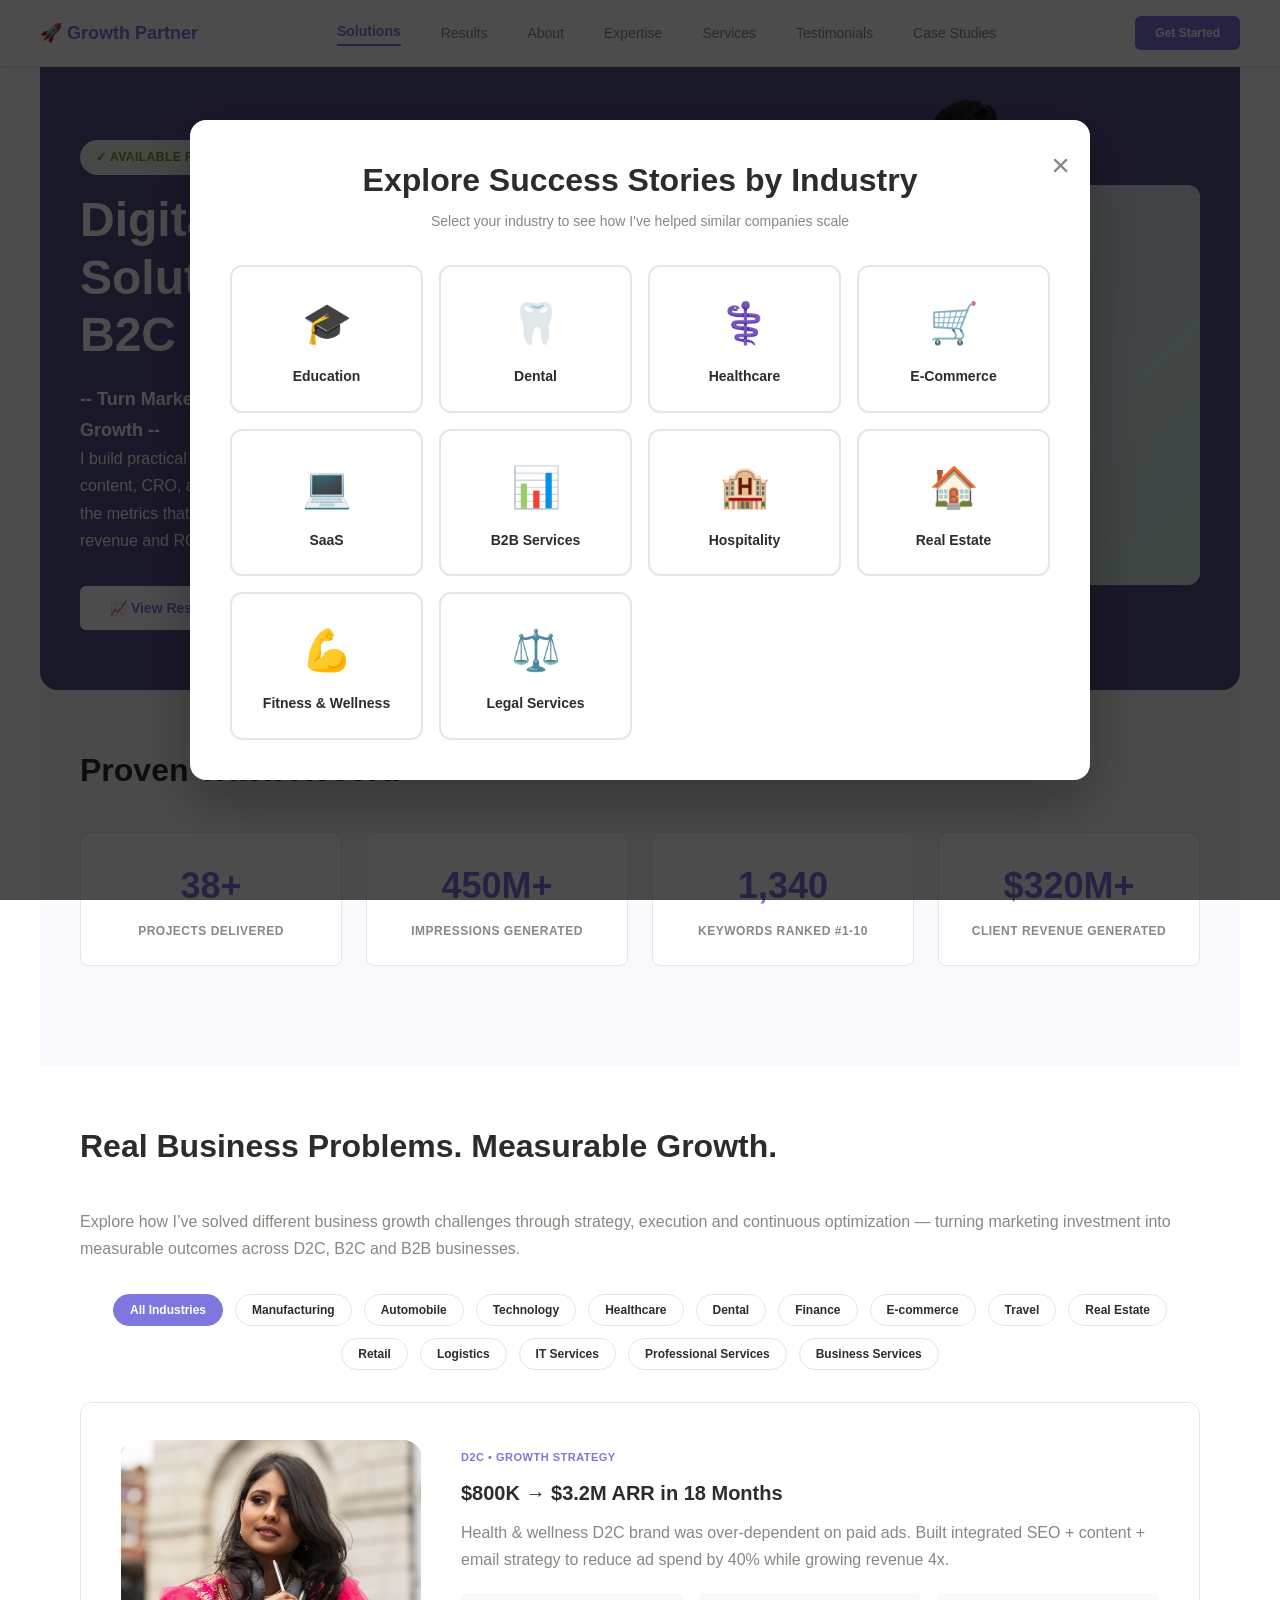
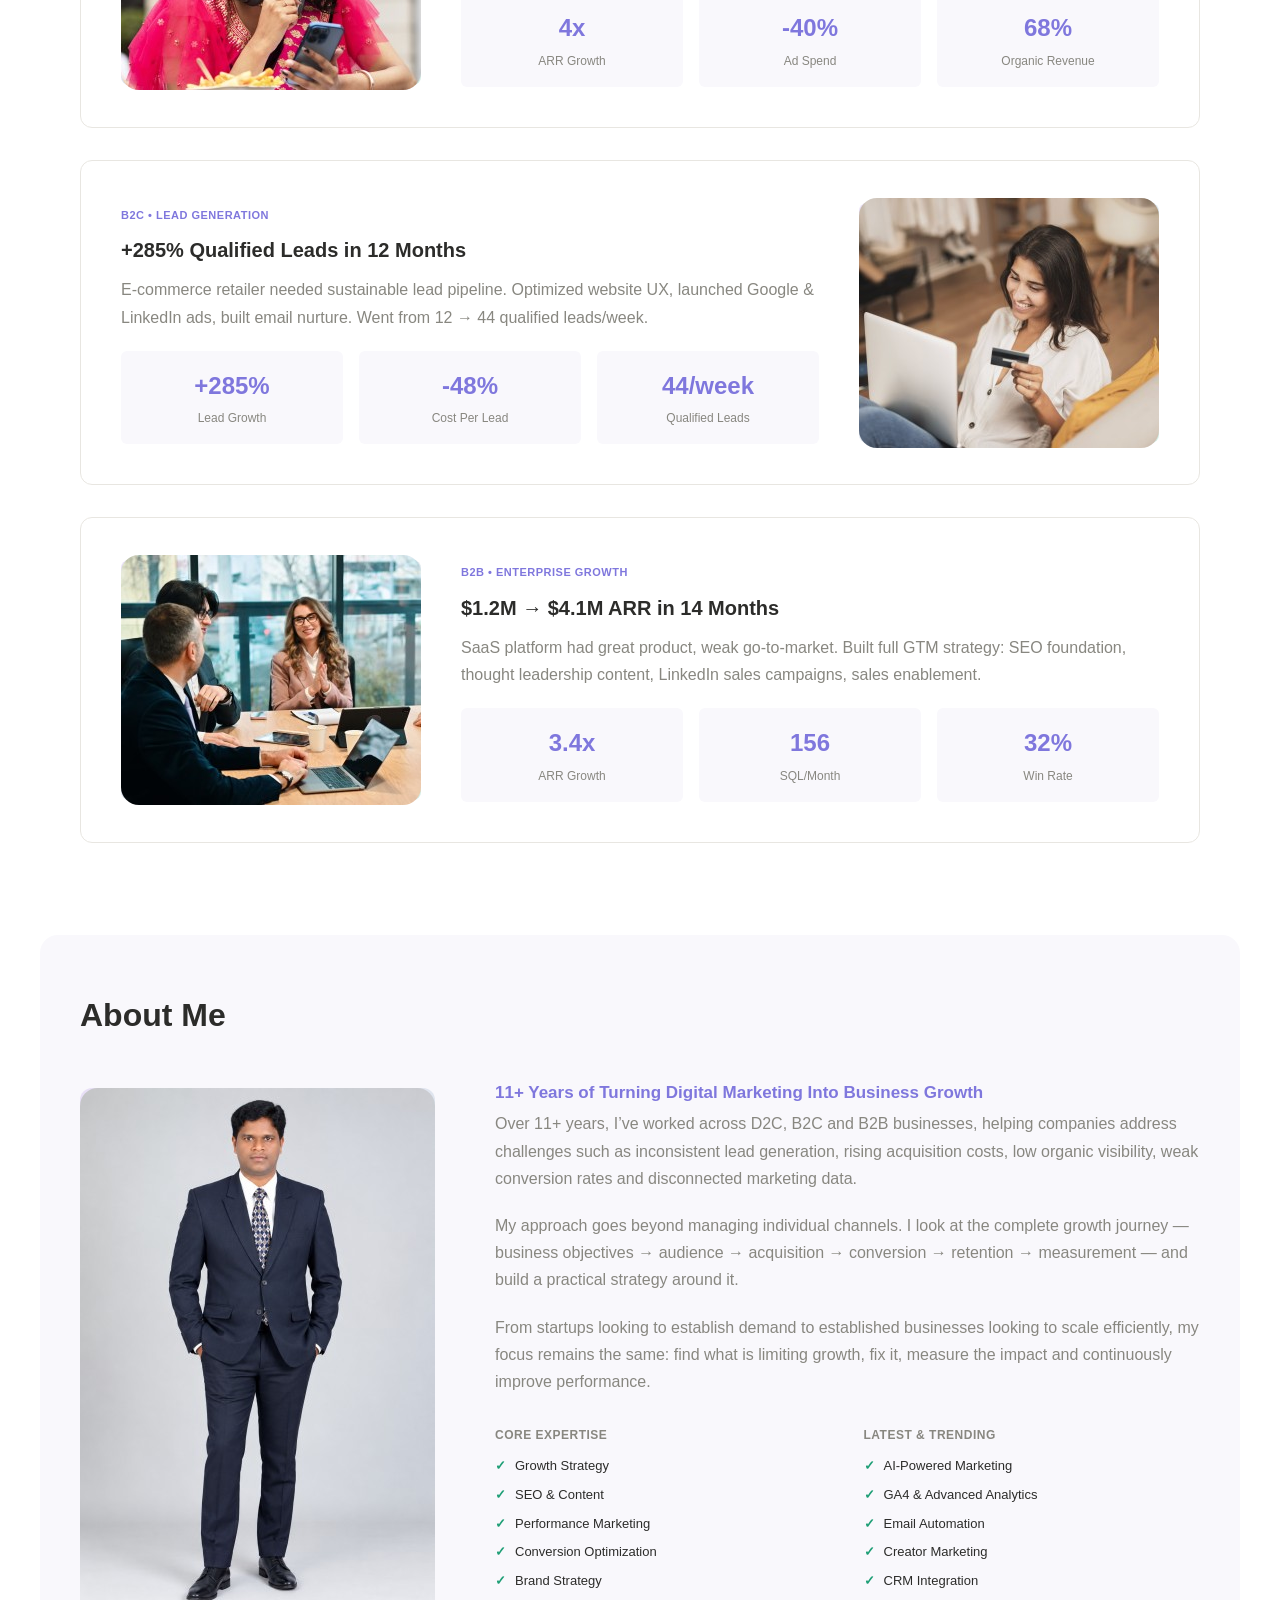
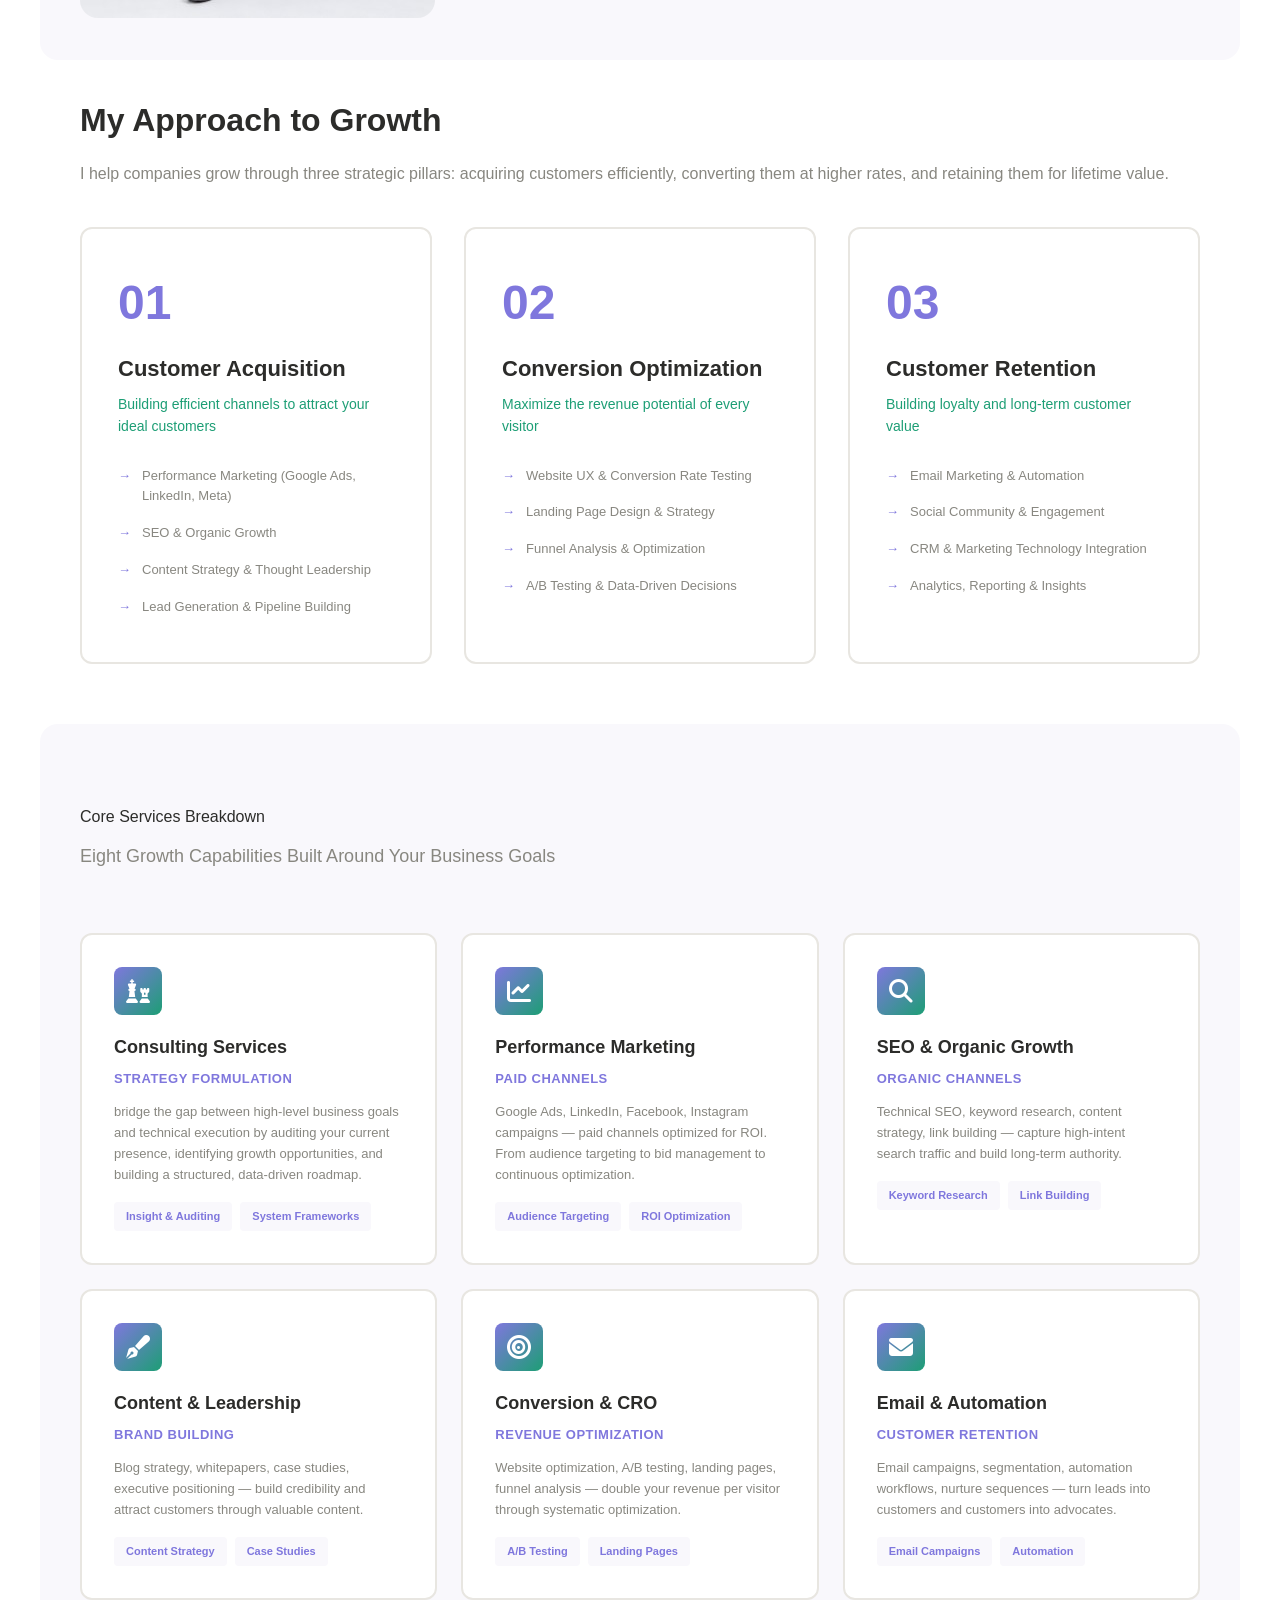
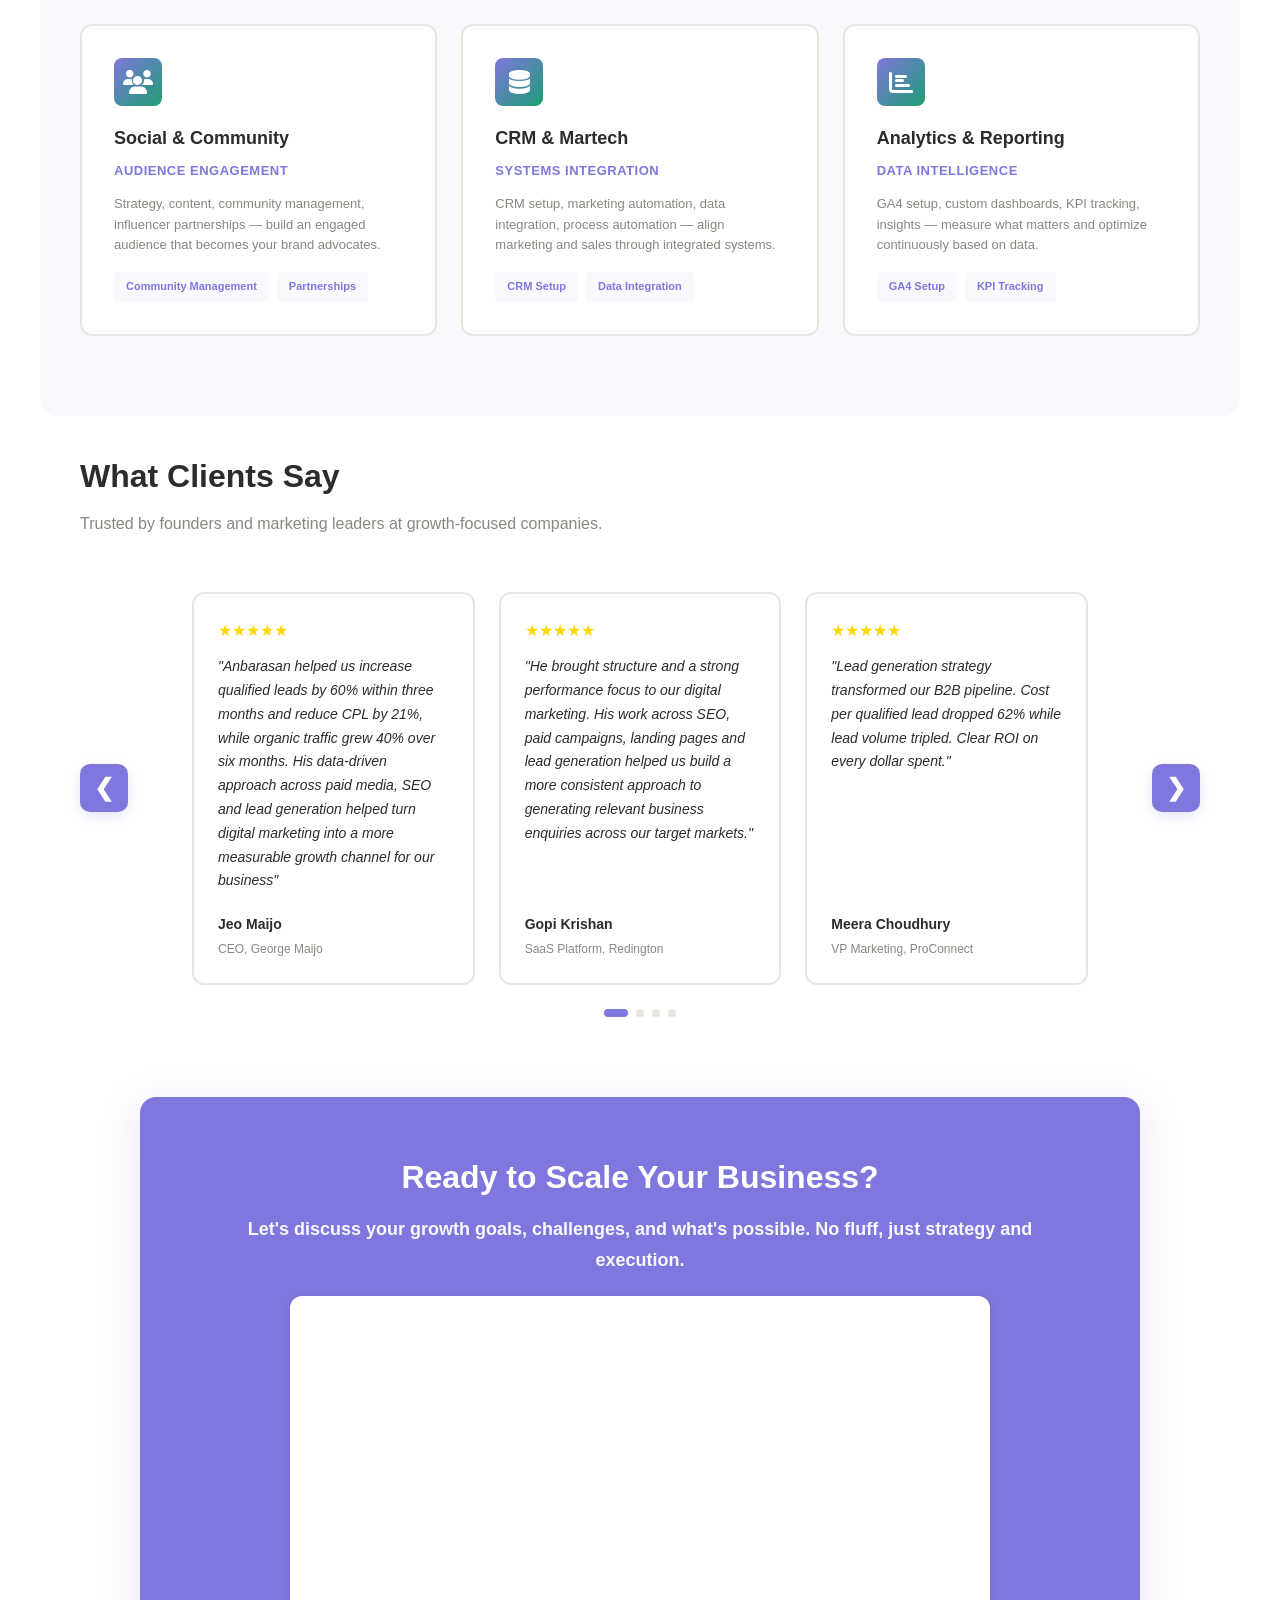
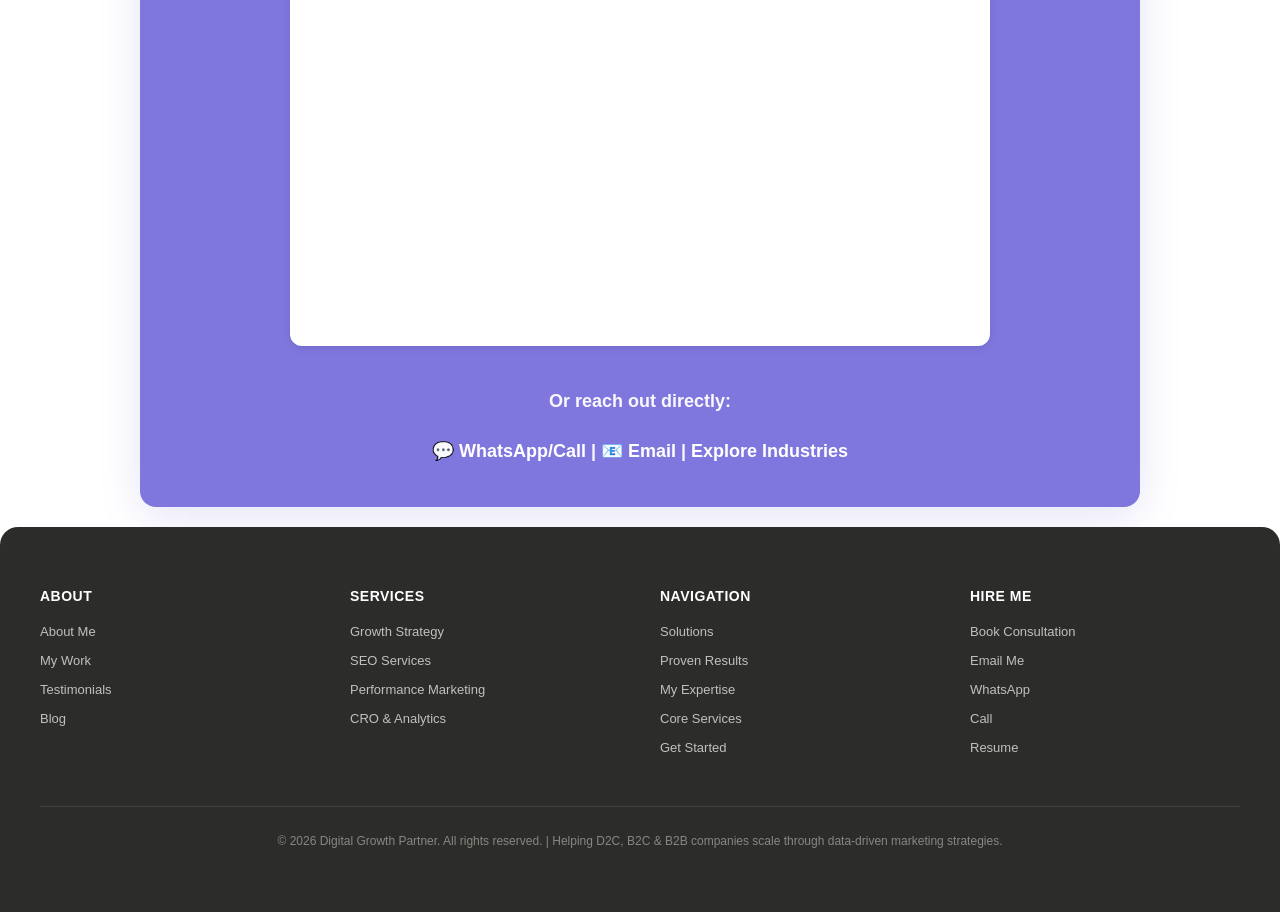
==== index.html @ d0ddbb6d "Initial commit: restore point for current site state Baseline snapshot of the portfolio site (index." ====
<!DOCTYPE html>
<html lang="en">
<!-- Version: 2024-09-15-Services-Redesign -->
<head>
    <meta charset="UTF-8">
    <meta name="viewport" content="width=device-width, initial-scale=1.0">
    <title>Digital Marketing Consultant - Growth Strategy for D2C, B2C & B2B</title>
    <link href="https://cdnjs.cloudflare.com/ajax/libs/font-awesome/6.4.0/css/all.min.css" rel="stylesheet">
    <script>
        // Industry Case Study Data
        const industryData = {
            education: {
                name: 'Education',
                icon: '🎓',
                caseStudies: [
                    { id: 'edtech-platform', name: 'EdTech Platform', title: '$400K → $1.8M ARR in 12 Months', metrics: ['3.5x Growth', '+284% Organic', '2.4x CAC'] },
                    { id: 'online-courses', name: 'Online Courses Platform', title: '+520% Student Enrollment in 18 Months', metrics: ['+520% Enrollments', '35% Lower CAC', '$2.1M Revenue'] }
                ]
            },
            dental: {
                name: 'Dental',
                icon: '🦷',
                caseStudies: [
                    { id: 'dental-clinic-chain', name: 'Dental Clinic Chain', title: '+340% New Patient Appointments', metrics: ['+340% Appointments', '42% CAC Reduction', '95% Booking Rate'] },
                    { id: 'orthodontics', name: 'Orthodontics Practice', title: '$120K → $680K Revenue in 14 Months', metrics: ['5.7x Growth', '+289% Leads', '#1 Local Rankings'] }
                ]
            },
            healthcare: {
                name: 'Healthcare',
                icon: '⚕️',
                caseStudies: [
                    { id: 'telehealth-platform', name: 'Telehealth Platform', title: '$600K → $3.2M ARR in 15 Months', metrics: ['5.3x Growth', '450K+ Impressions', '3.8K Keywords #1-10'] },
                    { id: 'wellness-clinic', name: 'Wellness Clinic', title: '+425% Patient Bookings in 12 Months', metrics: ['+425% Bookings', '-55% CAC', '89% Retention'] }
                ]
            },
            ecommerce: {
                name: 'E-Commerce',
                icon: '🛒',
                caseStudies: [
                    { id: 'd2c-wellness', name: 'D2C Wellness Brand', title: '$800K → $3.2M ARR in 18 Months', metrics: ['4x Growth', '-40% Ad Spend', '68% Organic Revenue'] },
                    { id: 'fashion-retail', name: 'Fashion Retailer', title: '+265% Organic Revenue in 9 Months', metrics: ['+265% Organic', 'AED 180K Revenue', '87 Keywords #1-10'] }
                ]
            },
            saas: {
                name: 'SaaS',
                icon: '💻',
                caseStudies: [
                    { id: 'saas-platform', name: 'SaaS Growth Platform', title: '$1.2M → $4.1M ARR in 14 Months', metrics: ['3.4x Growth', '156 SQL/Month', '32% Win Rate'] },
                    { id: 'analytics-platform', name: 'Analytics Platform', title: '$500K → $2.1M ARR in 14 Months', metrics: ['3.2x Growth', '-38% CAC', '320% Revenue Growth'] }
                ]
            },
            b2b: {
                name: 'B2B Services',
                icon: '📊',
                caseStudies: [
                    { id: 'enterprise-software', name: 'Enterprise Software', title: '+285% Qualified Leads in 12 Months', metrics: ['+285% Leads', '-52% CPL', '47 Leads/Week'] },
                    { id: 'consulting-firm', name: 'Consulting Firm', title: '+380% Organic Leads in 8 Months', metrics: ['+380% Leads', '340 Keywords #1-10', '$1.2M Pipeline'] }
                ]
            },
            hospitality: {
                name: 'Hospitality',
                icon: '🏨',
                caseStudies: [
                    { id: 'hotel-chain', name: 'Hotel Chain', title: '+285% Bookings in 10 Months', metrics: ['+285% Bookings', '42% Higher ADR', '$4.2M Revenue'] },
                    { id: 'restaurant-group', name: 'Restaurant Group', title: '+520% Table Reservations', metrics: ['+520% Reservations', '3.2x Revenue Growth', '89% Fill Rate'] }
                ]
            },
            realestate: {
                name: 'Real Estate',
                icon: '🏠',
                caseStudies: [
                    { id: 'property-dev', name: 'Property Developer', title: '+425% Qualified Leads in 12 Months', metrics: ['+425% Leads', '$8.5M Sales Pipeline', '68% Conversion'] },
                    { id: 'realestate-agency', name: 'Real Estate Agency', title: '$200K → $1.2M Revenue in 18 Months', metrics: ['6x Growth', '+340% Leads', '#1 Local Market'] }
                ]
            },
            fitness: {
                name: 'Fitness & Wellness',
                icon: '💪',
                caseStudies: [
                    { id: 'gym-chain', name: 'Gym Chain', title: '+380% Memberships in 14 Months', metrics: ['+380% Memberships', '45% Lower CAC', '2,400 Members'] },
                    { id: 'wellness-app', name: 'Wellness App', title: '50K → 350K Downloads in 12 Months', metrics: ['7x Growth', '+285% Active Users', '$1.8M Revenue'] }
                ]
            },
            legal: {
                name: 'Legal Services',
                icon: '⚖️',
                caseStudies: [
                    { id: 'law-firm', name: 'Law Firm', title: '+340% Qualified Cases in 12 Months', metrics: ['+340% Cases', '-65% CAC', '$2.1M Revenue Growth'] },
                    { id: 'legal-tech', name: 'Legal Tech Platform', title: '$300K → $1.5M ARR in 15 Months', metrics: ['5x Growth', '340 Keywords #1-10', '4.2K Monthly Leads'] }
                ]
            }
        };
    </script>
    <style>
        * {
            margin: 0;
            padding: 0;
            box-sizing: border-box;
        }

        :root {
            --primary: #7F77DD;
            --secondary: #1D9E75;
            --accent: #378ADD;
            --dark: #26215C;
            --light: #F9F8FC;
            --text: #2C2C2A;
            --text-secondary: #888780;
            --border: #E8E6E1;
            --bg-hover: #F1EFE8;
            --success: #639922;
            --warning: #BA7517;
            --danger: #E24B4A;
        }

        body {
            font-family: -apple-system, BlinkMacSystemFont, 'Segoe UI', 'Roboto', 'Oxygen', 'Ubuntu', 'Cantarell', sans-serif;
            color: var(--text);
            line-height: 1.6;
            background: #FFFFFF;
        }

        /* NAVIGATION */
        nav {
            position: fixed;
            top: 0;
            width: 100%;
            background: white;
            border-bottom: 1px solid var(--border);
            padding: 16px 40px;
            z-index: 1000;
            display: flex;
            justify-content: space-between;
            align-items: center;
            box-shadow: 0 2px 8px rgba(0,0,0,0.04);
        }

        .logo {
            font-size: 18px;
            font-weight: 600;
            color: var(--primary);
            white-space: nowrap;
        }

        .nav-menu {
            display: flex;
            align-items: center;
        }

        .nav-toggle {
            display: none;
            flex-direction: column;
            justify-content: center;
            gap: 5px;
            width: 32px;
            height: 32px;
            background: none;
            border: none;
            cursor: pointer;
            padding: 0;
            flex-shrink: 0;
        }

        .nav-toggle span {
            display: block;
            width: 100%;
            height: 2px;
            background: var(--text);
            border-radius: 2px;
            transition: transform 0.3s ease, opacity 0.3s ease;
        }

        .nav-toggle.open span:nth-child(1) {
            transform: translateY(7px) rotate(45deg);
        }

        .nav-toggle.open span:nth-child(2) {
            opacity: 0;
        }

        .nav-toggle.open span:nth-child(3) {
            transform: translateY(-7px) rotate(-45deg);
        }

        .nav-link-cta {
            display: none;
        }

        nav a {
            color: var(--text-secondary);
            text-decoration: none;
            font-size: 13px;
            margin: 0 20px;
            transition: color 0.3s;
        }

        nav a:hover {
            color: var(--primary);
        }

        nav a.active {
            color: var(--primary);
            font-weight: 600;
            border-bottom: 2px solid var(--primary);
            padding-bottom: 2px;
        }

        .nav-cta {
            background: var(--primary);
            color: white;
            padding: 10px 20px;
            border-radius: 6px;
            font-size: 12px;
            cursor: pointer;
            border: none;
            transition: background 0.3s;
        }

        .nav-cta:hover {
            background: var(--dark);
        }

        /* SECTIONS */
        section {
            
            padding: 60px 40px;
            max-width: 1200px;
            margin: 0 auto;
        }

        section.alt {
            background: var(--light);
        }

        h1 {
            font-size: 52px;
            font-weight: 600;
            line-height: 1.1;
            margin-bottom: 20px;
            color: var(--text);
        }

        h2 {
            font-size: 36px;
            font-weight: 600;
            margin-bottom: 40px;
            color: var(--text);
        }

        h3 {
            font-size: 18px;
            font-weight: 600;
            margin-bottom: 12px;
            color: var(--text);
        }

        p {
            font-size: 15px;
            color: var(--text-secondary);
            line-height: 1.7;
        }
        
        .hero-section {
           
            margin-top: 80px;
            display: grid;
            grid-template-columns: 1fr 1fr;
            gap: 60px;
            align-items: center;
        }

        .hero-content {
            padding-right: 40px;
        }

        .hero-image {
            width: 100%;
            height: 400px;
            /* background: linear-gradient(135deg, var(--primary) 0%, var(--secondary) 100%); */
            background: linear-gradient(135deg, #E8DFF6 0%, #D4EDE4 100%);
            border-radius: 12px;
            display: flex;
            align-items: center;
            justify-content: center;
            font-size: 14px;
            color: var(--text-secondary);
        }

        .status-badge {
            display: inline-block;
            background: #E8F5E9;
            color: var(--success);
            padding: 8px 16px;
            border-radius: 20px;
            font-size: 12px;
            font-weight: 600;
            margin-bottom: 16px;
            text-transform: uppercase;
            letter-spacing: 0.5px;
        }

        .cta-buttons {
            display: flex;
            gap: 16px;
            margin-top: 32px;
        }

        .btn {
            padding: 12px 28px;
            border: none;
            border-radius: 6px;
            font-size: 14px;
            font-weight: 600;
            cursor: pointer;
            transition: all 0.3s;
            text-decoration: none;
            display: inline-block;
        }

        .btn-primary {
            background: white;
            color: var(--primary) ;
            border: 2px solid #ffffff;
        }

        .btn-primary:hover {
            background: var(--dark);
            transform: translateY(-2px);
        }

        .btn-secondary {
            background: white;
            color: var(--primary);
            border: 2px solid var(--primary);
        }

        .btn-secondary:hover {
            background: var(--light);
        }

        /* STATS */
        .stats-grid {
            display: grid;
            grid-template-columns: repeat(4, 1fr);
            gap: 24px;
            margin: 40px 0;
        }

        .stat-card {
            text-align: center;
            padding: 24px;
            background: white;
            border-radius: 8px;
            border: 1px solid var(--border);
        }

        .stat-number {
            font-size: 36px;
            font-weight: 700;
            color: var(--primary);
            margin-bottom: 8px;
        }

        .stat-label {
            font-size: 12px;
            color: var(--text-secondary);
            text-transform: uppercase;
            font-weight: 600;
            letter-spacing: 0.5px;
        }

        /* CASE STUDY FILTERS */
        .casestudy-filters {
            display: flex;
            gap: 12px;
            flex-wrap: wrap;
            margin-bottom: 40px;
            justify-content: center;
        }

        .filter-btn {
            background: white;
            border: 2px solid var(--border);
            border-radius: 8px;
            padding: 10px 20px;
            font-size: 14px;
            font-weight: 600;
            cursor: pointer;
            transition: all 0.3s ease;
            color: var(--text);
        }

        .filter-btn:hover {
            background: var(--light);
            border-color: var(--primary);
            color: var(--primary);
        }

        .filter-btn.active {
            background: var(--primary);
            color: white;
            border-color: var(--primary);
        }

        @media (max-width: 768px) {
            .casestudy-filters {
                gap: 8px;
                margin-bottom: 30px;
            }

            .filter-btn {
                padding: 8px 16px;
                font-size: 13px;
            }
        }

        .no-results-message {
            display: none;
            text-align: center;
            padding: 60px 20px;
            background: var(--light);
            border-radius: 16px;
            margin-bottom: 20px;
        }

        .no-results-message .no-results-icon {
            font-size: 40px;
            margin-bottom: 16px;
        }

        .no-results-message h3 {
            font-size: 22px;
            margin-bottom: 8px;
            color: var(--text);
        }

        .no-results-message p {
            color: var(--text-secondary);
            margin-bottom: 24px;
        }

        /* CASE STUDIES */
        .case-study {
            display: grid;
            grid-template-columns: 300px 1fr;
            gap: 40px;
            align-items: center;
            padding: 40px;
            background: white;
            border-radius: 12px;
            border: 1px solid var(--border);
            margin-bottom: 32px;
            transition: all 0.3s;
        }

        .case-study:hover {
            box-shadow: 0 8px 24px rgba(0,0,0,0.08);
            border-color: var(--primary);
        }

        .case-study.reverse {
            grid-template-columns: 1fr 300px;
        }

        .case-study-image {
            width: 100%;
            height: 240px;
            background: linear-gradient(135deg, #E8DFF6 0%, #D4EDE4 100%);
            border-radius: 8px;
            display: flex;
            align-items: center;
            justify-content: center;
            font-size: 13px;
            color: var(--text-secondary);
        }

        .case-study-content h3 {
            font-size: 20px;
            margin-bottom: 12px;
        }

        .case-tag {
            display: inline-block;
            font-size: 11px;
            color: var(--primary);
            font-weight: 700;
            text-transform: uppercase;
            letter-spacing: 0.5px;
            margin-bottom: 12px;
        }

        .results-grid {
            display: grid;
            grid-template-columns: repeat(3, 1fr);
            gap: 16px;
            margin-top: 20px;
        }

        .result-item {
            background: var(--light);
            padding: 16px;
            border-radius: 6px;
            text-align: center;
        }

        .result-value {
            font-size: 24px;
            font-weight: 700;
            color: var(--primary);
            margin-bottom: 4px;
        }

        .result-label {
            font-size: 12px;
            color: var(--text-secondary);
        }

        /* CATEGORY CAROUSEL (per-industry clients, sourced from case-studies-data.json) */
        .category-carousel-wrapper {
            display: flex;
            align-items: center;
            gap: 16px;
            margin-bottom: 20px;
        }

        .category-carousel-container {
            flex: 1;
            overflow-x: auto;
            scroll-behavior: smooth;
            scroll-snap-type: x proximity;
            border-radius: 12px;
        }

        .category-carousel-track {
            display: flex;
            gap: 24px;
            padding: 4px 4px 16px;
        }

        .category-case-card {
            flex: 0 0 320px;
            scroll-snap-align: start;
            background: white;
            border: 1px solid var(--border);
            border-radius: 12px;
            padding: 28px;
            cursor: pointer;
            transition: all 0.3s;
        }

        .category-case-card:hover {
            box-shadow: 0 8px 24px rgba(0,0,0,0.08);
            border-color: var(--primary);
            transform: translateY(-4px);
        }

        .category-case-client {
            font-size: 12px;
            color: var(--text-secondary);
            font-weight: 600;
            margin-bottom: 10px;
        }

        .category-case-card h4 {
            font-size: 17px;
            margin-bottom: 10px;
        }

        .category-case-desc {
            font-size: 13px;
            color: var(--text-secondary);
            line-height: 1.5;
            margin-bottom: 16px;
        }

        .category-case-tags {
            display: flex;
            gap: 8px;
            flex-wrap: wrap;
        }

        .category-case-tag {
            background: var(--light);
            color: var(--primary);
            font-size: 11px;
            font-weight: 700;
            padding: 6px 10px;
            border-radius: 20px;
        }

        @media (max-width: 768px) {
            .category-case-card {
                flex: 0 0 260px;
                padding: 20px;
            }
        }

        /* SERVICES */
        .services-grid {
            display: grid;
            grid-template-columns: repeat(3, 1fr);
            gap: 24px;
            margin-top: 40px;
        }

        .service-card {
            background: white;
            padding: 32px;
            border-radius: 12px;
            border: 1px solid var(--border);
            transition: all 0.3s;
        }

        .service-card:hover {
            border-color: var(--primary);
            box-shadow: 0 8px 24px rgba(127, 119, 221, 0.1);
            transform: translateY(-4px);
        }

        .service-number {
            font-size: 24px;
            font-weight: 700;
            color: var(--primary);
            margin-bottom: 12px;
        }

        .service-card h3 {
            margin-bottom: 12px;
        }

        .service-card p {
            font-size: 13px;
        }

        /* TESTIMONIALS */
        /* Testimonials Scrolling Carousel */
        .testimonials-carousel-wrapper {
            display: flex;
            align-items: center;
            justify-content: center;
            gap: 16px;
            margin-top: 60px;
            position: relative;
            width: 100%;
            max-width: 1400px;
            margin-left: auto;
            margin-right: auto;
        }

        .testimonials-carousel-container {
            flex: 1;
            overflow: hidden;
            border-radius: 12px;
            max-width: 1200px;
            padding: 0 40px;
        }

        .testimonials-carousel-track {
            display: flex;
            gap: 24px;
            transition: transform 0.6s cubic-bezier(0.645, 0.045, 0.355, 1);
            transform: translateX(0);
        }

        .testimonial-card-carousel {
            flex: 0 0 calc(33.333% - 16px);
            background: white;
            border: 2px solid var(--border);
            border-radius: 12px;
            padding: 24px;
            transition: all 0.3s ease;
            position: relative;
            min-height: 280px;
            display: flex;
            flex-direction: column;
            overflow: hidden;
        }

        .testimonial-card-carousel:hover {
            border-color: var(--primary);
            box-shadow: 0 16px 40px rgba(127, 119, 221, 0.2);
            transform: translateY(-6px);
        }

        .testimonial-card-carousel .testimonial-stars {
            font-size: 16px;
            color: #FFD700;
            margin-bottom: 12px;
        }

        .testimonial-card-carousel .testimonial-text {
            font-size: 14px;
            color: var(--text);
            line-height: 1.7;
            margin-bottom: 20px;
            font-style: italic;
            flex: 1;
        }

        .testimonial-card-carousel .testimonial-author {
            font-weight: 700;
            color: var(--text);
            font-size: 14px;
            margin-bottom: 4px;
        }

        .testimonial-card-carousel .testimonial-role {
            font-size: 12px;
            color: var(--text-secondary);
        }

        /* Industry Selector Popup */
        .industry-popup-modal {
            display: none;
            position: fixed;
            top: 0;
            left: 0;
            width: 100%;
            height: 100%;
            background: rgba(0, 0, 0, 0.7);
            z-index: 2000;
            align-items: center;
            justify-content: center;
            backdrop-filter: blur(5px);
        }

        .industry-popup-modal.active {
            display: flex;
        }

        .industry-popup-content {
            background: white;
            border-radius: 16px;
            padding: 0;
            max-width: 600px;
            width: 90%;
            box-shadow: 0 20px 60px rgba(0, 0, 0, 0.3);
            animation: slideDown 0.4s ease;
            max-height: 90vh;
            overflow-y: auto;
        }

        @keyframes slideDown {
            from {
                opacity: 0;
                transform: translateY(-30px);
            }
            to {
                opacity: 1;
                transform: translateY(0);
            }
        }

        .industry-popup-header {
            padding: 32px 24px;
            text-align: center;
            border-bottom: 1px solid var(--border);
            position: relative;
        }

        .industry-popup-header h2 {
            margin: 0 0 8px 0;
            font-size: 24px;
            color: var(--text);
        }

        .industry-popup-header p {
            margin: 0;
            font-size: 14px;
            color: var(--text-secondary);
        }

        .industry-popup-close {
            position: absolute;
            top: 16px;
            right: 16px;
            width: 36px;
            height: 36px;
            background: none;
            border: none;
            font-size: 24px;
            cursor: pointer;
            color: var(--text);
            transition: 0.3s;
        }

        .industry-popup-close:hover {
            transform: rotate(90deg);
        }

        .industry-popup-grid {
            display: grid;
            grid-template-columns: repeat(2, 1fr);
            gap: 16px;
            padding: 32px 24px;
        }

        .industry-option {
            background: var(--light);
            border: 2px solid var(--border);
            border-radius: 12px;
            padding: 20px;
            cursor: pointer;
            transition: all 0.3s ease;
            text-align: center;
            display: flex;
            flex-direction: column;
            align-items: center;
            gap: 12px;
        }

        .industry-option:hover {
            background: var(--primary);
            color: white;
            border-color: var(--primary);
            transform: translateY(-4px);
            box-shadow: 0 8px 20px rgba(127, 119, 221, 0.2);
        }

        .industry-icon {
            font-size: 32px;
        }

        .industry-name {
            font-weight: 600;
            font-size: 14px;
        }

        .industry-popup-footer {
            padding: 16px 24px;
            text-align: center;
            border-top: 1px solid var(--border);
            font-size: 13px;
        }

        .industry-popup-footer a {
            color: var(--primary);
            text-decoration: none;
            font-weight: 600;
            transition: 0.3s;
        }

        .industry-popup-footer a:hover {
            color: var(--secondary);
        }

        @media (max-width: 768px) {
            .industry-popup-content {
                width: 95%;
                max-width: 100%;
            }

            .industry-popup-header {
                padding: 24px 16px;
            }

            .industry-popup-header h2 {
                font-size: 20px;
            }

            .industry-popup-grid {
                grid-template-columns: repeat(2, 1fr);
                gap: 12px;
                padding: 24px 16px;
            }

            .industry-option {
                padding: 16px;
                gap: 8px;
            }

            .industry-icon {
                font-size: 28px;
            }

            .industry-name {
                font-size: 13px;
            }
        }

        @media (max-width: 480px) {
            .industry-popup-content {
                width: 100%;
                border-radius: 12px;
            }

            .industry-popup-header {
                padding: 20px 12px;
            }

            .industry-popup-header h2 {
                font-size: 18px;
            }

            .industry-popup-grid {
                grid-template-columns: repeat(2, 1fr);
                gap: 10px;
                padding: 20px 12px;
            }

            .industry-option {
                padding: 12px;
            }

            .industry-icon {
                font-size: 24px;
            }

            .industry-name {
                font-size: 12px;
            }
        }

        /* Image Popup Modal */
        .image-popup-modal {
            display: none;
            position: fixed;
            top: 0;
            left: 0;
            width: 100%;
            height: 100%;
            background: rgba(0, 0, 0, 0.8);
            z-index: 1000;
            align-items: center;
            justify-content: center;
            backdrop-filter: blur(5px);
        }

        .image-popup-modal.active {
            display: flex;
        }

        .modal-content {
            position: relative;
            width: 90%;
            max-width: 800px;
            background: white;
            border-radius: 16px;
            padding: 0;
            overflow: hidden;
            box-shadow: 0 20px 60px rgba(0, 0, 0, 0.3);
            animation: slideUp 0.4s ease;
        }

        @keyframes slideUp {
            from {
                opacity: 0;
                transform: translateY(30px);
            }
            to {
                opacity: 1;
                transform: translateY(0);
            }
        }

        .modal-image {
            width: 100%;
            height: auto;
            max-height: 70vh;
            object-fit: contain;
            display: block;
        }

        .modal-close {
            position: absolute;
            top: 16px;
            right: 16px;
            width: 44px;
            height: 44px;
            background: rgba(255, 255, 255, 0.9);
            border: none;
            border-radius: 50%;
            font-size: 24px;
            cursor: pointer;
            display: flex;
            align-items: center;
            justify-content: center;
            transition: all 0.3s ease;
            z-index: 1001;
            color: #2D2D3D;
        }

        .modal-close:hover {
            background: white;
            transform: rotate(90deg);
        }

        .modal-info {
            padding: 24px;
            background: white;
            border-top: 1px solid var(--border);
        }

        .modal-info h3 {
            margin: 0 0 8px 0;
            font-size: 18px;
            color: var(--text);
        }

        .modal-info p {
            margin: 0;
            font-size: 14px;
            color: var(--text-secondary);
        }

        @media (max-width: 768px) {
            .modal-content {
                width: 95%;
                max-width: 100%;
                border-radius: 12px;
            }

            .modal-image {
                max-height: 60vh;
            }

            .modal-info {
                padding: 16px;
            }

            .modal-info h3 {
                font-size: 16px;
            }

            .modal-info p {
                font-size: 13px;
            }

            .modal-close {
                width: 40px;
                height: 40px;
                font-size: 20px;
            }
        }

        @media (max-width: 480px) {
            .modal-content {
                width: 100%;
                border-radius: 8px;
            }

            .modal-image {
                max-height: 50vh;
            }

            .modal-info {
                padding: 12px;
            }

            .modal-info h3 {
                font-size: 14px;
            }

            .modal-info p {
                font-size: 12px;
            }

            .modal-close {
                width: 36px;
                height: 36px;
                font-size: 18px;
            }
        }

        /* Image Popup on Hover */
        .image-popup-carousel {
            position: absolute;
            top: 0;
            left: 0;
            width: 100%;
            height: 100%;
            background: linear-gradient(135deg, #E8DFF6 0%, #D4EDE4 100%);
            border-radius: 12px;
            display: flex;
            align-items: center;
            justify-content: center;
            opacity: 0;
            pointer-events: none;
            transition: opacity 0.4s ease, transform 0.4s ease;
            transform: scale(0.95);
            overflow: hidden;
            z-index: 20;
            inset: 0;
            cursor: pointer;
        }

        .testimonial-card-carousel:hover .image-popup-carousel {
            opacity: 1;
            transform: scale(1);
            pointer-events: auto;
        }

        .image-popup-carousel img {
            width: 100%;
            height: 100%;
            object-fit: cover;
            transition: transform 0.4s ease;
            display: block;
            max-width: 100%;
            max-height: 100%;
        }

        .testimonial-card-carousel:hover .image-popup-carousel img {
            transform: scale(1.05);
        }

        /* Navigation Buttons */
        .carousel-nav-btn {
            background: var(--primary);
            color: white;
            border: none;
            width: 48px;
            height: 48px;
            border-radius: 10px;
            font-size: 24px;
            cursor: pointer;
            display: flex;
            align-items: center;
            justify-content: center;
            transition: all 0.3s ease;
            flex-shrink: 0;
            box-shadow: 0 4px 12px rgba(127, 119, 221, 0.2);
        }

        .nav-left {
            margin-right: 8px;
        }

        .nav-right {
            margin-left: 8px;
        }

        .carousel-nav-btn:hover {
            background: var(--secondary);
            transform: scale(1.1);
            box-shadow: 0 8px 24px rgba(29, 158, 117, 0.3);
        }

        .carousel-nav-btn:active {
            transform: scale(0.95);
        }

        .carousel-nav-btn:disabled {
            background: var(--border);
            cursor: not-allowed;
            opacity: 0.5;
        }

        /* Carousel Indicators */
        .carousel-indicators-carousel {
            display: flex;
            gap: 8px;
            justify-content: center;
            margin-top: 24px;
            flex-wrap: wrap;
        }

        .carousel-indicators-carousel .indicator {
            width: 8px;
            height: 8px;
            border-radius: 50%;
            background: var(--border);
            cursor: pointer;
            transition: all 0.3s ease;
        }

        .carousel-indicators-carousel .indicator.active {
            background: var(--primary);
            width: 24px;
            border-radius: 4px;
        }

        @media (max-width: 1024px) {
            .testimonial-card-carousel {
                flex: 0 0 calc(50% - 12px);
            }
        }

        @media (max-width: 768px) {
            .testimonials-carousel-wrapper {
                flex-direction: column;
                gap: 16px;
                padding: 0 16px;
                width: 100%;
            }

            .testimonials-carousel-container {
                width: 100%;
                max-width: 100%;
            }

            .testimonial-card-carousel {
                flex: 0 0 calc(100% - 8px);
                padding: 20px;
                min-height: 260px;
            }

            .testimonial-card-carousel .testimonial-text {
                font-size: 13px;
                margin-bottom: 16px;
            }

            .carousel-nav-btn {
                width: 42px;
                height: 42px;
                font-size: 20px;
            }

            .carousel-indicators-carousel {
                width: 100%;
            }
        }

        @media (max-width: 480px) {
            .testimonials-carousel-wrapper {
                gap: 12px;
                padding: 0 8px;
                width: 100%;
            }

            .testimonial-card-carousel {
                padding: 18px;
                min-height: 240px;
            }

            .testimonial-card-carousel .testimonial-text {
                font-size: 12px;
            }

            .testimonial-card-carousel .testimonial-author {
                font-size: 13px;
            }

            .carousel-nav-btn {
                width: 38px;
                height: 38px;
                font-size: 18px;
            }

            .carousel-indicators-carousel {
                gap: 6px;
                margin-top: 16px;
                width: 100%;
            }
        }

        @media (max-width: 1024px) {
            .testimonials-grid {
                grid-template-columns: repeat(2, 1fr);
                gap: 24px;
            }

            .testimonial-card-hover {
                padding: 24px;
                min-height: 260px;
            }
        }

        @media (max-width: 768px) {
            .testimonials-grid {
                grid-template-columns: 1fr;
                gap: 20px;
            }

            .testimonial-card-hover {
                padding: 20px;
                min-height: 240px;
            }

            .testimonial-text {
                font-size: 13px;
                margin-bottom: 16px;
            }

            .testimonial-stars {
                font-size: 15px;
                margin-bottom: 10px;
            }
        }

        @media (max-width: 480px) {
            .testimonials-grid {
                gap: 16px;
            }

            .testimonial-card-hover {
                padding: 18px;
                min-height: 220px;
            }

            .testimonial-text {
                font-size: 12px;
            }

            .testimonial-author {
                font-size: 13px;
            }
        }

        @media (max-width: 1024px) {
            .testimonials-single-carousel {
                gap: 16px;
            }

            .testimonial-single-card {
                min-height: 480px;
            }

            .testimonial-single-card .testimonial-image-section {
                height: 300px;
            }

            .testimonial-single-card .testimonial-content {
                padding: 28px;
            }

            .carousel-nav-btn {
                width: 48px;
                height: 48px;
                font-size: 24px;
            }
        }

        @media (max-width: 768px) {
            .testimonials-single-carousel {
                flex-direction: column;
                gap: 20px;
            }

            .testimonial-single-container {
                width: 100%;
                min-height: auto;
            }

            .testimonial-single-card {
                flex-direction: row;
            }

            .testimonial-single-card .testimonial-image-section {
                width: 45%;
                height: 300px;
            }

            .testimonial-single-card .testimonial-content {
                width: 55%;
                padding: 24px;
            }

            .carousel-nav-btn {
                width: 48px;
                height: 48px;
                font-size: 22px;
            }

            .carousel-indicators-single {
                flex-direction: row;
                margin-top: 20px;
            }
        }

        @media (max-width: 480px) {
            .testimonials-single-carousel {
                gap: 12px;
            }

            .testimonial-single-card {
                flex-direction: column;
                min-height: auto;
            }

            .testimonial-single-card .testimonial-image-section {
                width: 100%;
                height: 220px;
            }

            .testimonial-single-card .testimonial-content {
                width: 100%;
                padding: 20px;
            }

            .testimonial-single-card .testimonial-text {
                font-size: 14px;
                margin-bottom: 16px;
            }

            .testimonial-single-card .testimonial-author {
                font-size: 15px;
            }

            .carousel-nav-btn {
                width: 44px;
                height: 44px;
                font-size: 20px;
            }

            .carousel-indicators-single {
                gap: 8px;
                margin-top: 16px;
            }

            .carousel-indicators-single .indicator.active {
                width: 24px;
            }
        }

        /* ABOUT SECTION */
        .about-grid {
            display: grid;
            grid-template-columns: 1fr 2fr;
            gap: 60px;
            align-items: center;
        }

        .about-image {
            width: 100%;
            height: 500px;
            background: linear-gradient(135deg, #E8DFF6 0%, #D4EDE4 100%);
            border-radius: 12px;
        }

        .skills-grid {
            display: grid;
            grid-template-columns: 1fr 1fr;
            gap: 32px;
            margin-top: 24px;
        }

        .skill-column h4 {
            font-size: 12px;
            text-transform: uppercase;
            color: var(--text-secondary);
            font-weight: 700;
            letter-spacing: 0.5px;
            margin-bottom: 12px;
        }

        .skill-column ul {
            list-style: none;
        }

        .skill-column li {
            font-size: 13px;
            color: var(--text);
            margin-bottom: 8px;
            padding-left: 20px;
            position: relative;
        }

        .skill-column li:before {
            content: "✓";
            position: absolute;
            left: 0;
            color: var(--secondary);
            font-weight: 700;
        }

        /* CTA SECTION */
        .cta-section {
            background: var(--primary);
            color: white;
            text-align: center;
            border-radius: 16px;
            padding: 60px 80px 20px 80px;
            margin: 20px auto;
            max-width: 1000px;
            box-shadow: 0 10px 40px rgba(127, 119, 221, 0.2);
        }

        .cta-section h2 {
            color: white;
            margin-bottom: 16px;
            font-size: 32px;
        }

        .cta-section p {
            color: rgba(255,255,255,0.95);
            margin-bottom: 20px;
            font-size: 18px;
                font-weight: 700;
        }

        .cta-form {
            display: grid;
            grid-template-columns: 1fr 1fr 1fr;
            gap: 16px;
            max-width: 900px;
            margin: 0 auto 40px;
        }

        .form-group {
            display: flex;
            flex-direction: column;
        }

        .form-group input {
            padding: 14px 18px;
            border: none;
            border-radius: 8px;
            font-size: 14px;
            background: white;
            color: var(--text);
            font-weight: 500;
        }

        .form-group input::placeholder {
            color: #999;
        }

        .form-group.full {
            grid-column: 1 / -1;
        }

        .form-group textarea {
            padding: 14px 18px;
            border: none;
            border-radius: 8px;
            font-size: 14px;
            font-family: inherit;
            color: var(--text);
            min-height: 120px;
            resize: vertical;
            font-weight: 500;
        }

        .form-submit {
            grid-column: 1 / -1;
            background: white;
            color: var(--primary);
            padding: 12px 32px;
            border: none;
            border-radius: 6px;
            font-weight: 700;
            cursor: pointer;
            font-size: 14px;
            transition: all 0.3s;
        }

        .form-submit:hover {
            background: var(--light);
            transform: translateY(-2px);
        }

        /* Google Form Container */
        .google-form-container {
            max-width: 700px;
            margin: 0 auto 40px;
            padding: 20px;
            background: white;
            border-radius: 12px;
            box-shadow: 0 2px 8px rgba(0, 0, 0, 0.1);
            overflow: hidden;
        }

        .google-form-container iframe {
            display: block;
            width: 100%;
            height: 610px;
            border-radius: 8px;
        }

        /* FOOTER */
        footer {
            background: var(--text);
            color: white;
            padding: 60px 40px;
        }

        .footer-content {
            max-width: 1200px;
            margin: 0 auto;
            display: grid;
            grid-template-columns: repeat(4, 1fr);
            gap: 40px;
            margin-bottom: 40px;
        }

        .footer-section h4 {
            font-size: 14px;
            font-weight: 700;
            text-transform: uppercase;
            margin-bottom: 16px;
            letter-spacing: 0.5px;
        }

        .footer-section a {
            display: block;
            font-size: 13px;
            color: rgba(255,255,255,0.7);
            margin-bottom: 8px;
            text-decoration: none;
            transition: color 0.3s;
        }

        .footer-section a:hover {
            color: white;
        }

        .footer-bottom {
            max-width: 1200px;
            margin: 0 auto;
            border-top: 1px solid rgba(255,255,255,0.1);
            padding-top: 24px;
            text-align: center;
            font-size: 12px;
            color: rgba(255,255,255,0.6);
        }

        /* RESPONSIVE */
        @media (max-width: 768px) {
            .hero-section,
            .about-grid,
            .footer-content {
                grid-template-columns: 1fr;
                gap: 40px;
            }

            .stats-grid,
            .services-grid,
            .testimonials-container {
                grid-template-columns: 1fr;
            }

            .case-study,
            .case-study.reverse {
                grid-template-columns: 1fr;
            }

            h1 {
                font-size: 36px;
            }

            h2 {
                font-size: 28px;
            }

            .cta-form {
                grid-template-columns: 1fr;
            }

            .cta-section {
                padding: 40px 20px 20px;
            }

            .google-form-container {
                padding: 8px;
                max-width: 100%;
                margin: 0 auto 32px;
            }

            .google-form-container iframe {
                height: 760px !important;
            }

            nav {
                position: fixed;
                flex-wrap: nowrap;
                padding: 14px 20px;
                justify-content: space-between;
            }

            .nav-toggle {
                display: flex;
            }

            .nav-cta {
                display: none;
            }

            .nav-menu {
                display: none;
                position: absolute;
                top: 100%;
                left: 0;
                right: 0;
                flex-direction: column;
                align-items: stretch;
                background: white;
                border-top: 1px solid var(--border);
                box-shadow: 0 12px 24px rgba(0,0,0,0.1);
                padding: 8px 20px 20px;
                max-height: calc(100vh - 64px);
                overflow-y: auto;
            }

            .nav-menu.open {
                display: flex;
            }

            nav a {
                margin: 0;
                padding: 14px 4px;
                font-size: 15px;
                width: 100%;
                border-bottom: 1px solid var(--border);
            }

            nav a.active {
                border-bottom: 1px solid var(--border);
            }

            .nav-link-cta {
                display: block;
                background: var(--primary);
                color: white;
                text-align: center;
                border-radius: 6px;
                margin-top: 12px !important;
                border-bottom: none;
                font-weight: 600;
            }

            .nav-link-cta:hover {
                color: white;
            }

            section {
                padding: 60px 20px;
            }
        }

        /* MODAL FOR TESTIMONIAL PROOF */
        .modal {
            display: none;
            position: fixed;
            z-index: 2000;
            left: 0;
            top: 0;
            width: 100%;
            height: 100%;
            background: rgba(0,0,0,0.6);
            animation: fadeIn 0.3s;
        }

        @keyframes fadeIn {
            from { opacity: 0; }
            to { opacity: 1; }
        }

        .modal-content {
            background: white;
            margin: 10% auto;
            padding: 0;
            border-radius: 8px;
            width: 80%;
            max-width: 600px;
            overflow: hidden;
        }

        .modal-header {
            background: var(--primary);
            color: white;
            padding: 20px;
            display: flex;
            justify-content: space-between;
            align-items: center;
        }

        .modal-header h3 {
            color: white;
            margin: 0;
        }

        .close {
            color: white;
            font-size: 28px;
            font-weight: 700;
            cursor: pointer;
            line-height: 1;
        }

        .modal-body {
            padding: 24px;
            text-align: center;
        }

        .proof-image {
            width: 100%;
            height: 400px;
            background: var(--light);
            border-radius: 6px;
            margin: 20px 0;
            display: flex;
            align-items: center;
            justify-content: center;
            color: var(--text-secondary);
        }

        /* INDUSTRY SELECTOR MODAL */
        .industry-modal {
            display: none;
            position: fixed;
            z-index: 3000;
            left: 0;
            top: 0;
            width: 100%;
            height: 100%;
            background: rgba(0,0,0,0.7);
            animation: fadeIn 0.3s;
        }

        .industry-modal.show {
            display: flex;
            align-items: center;
            justify-content: center;
        }

        .industry-modal-content {
            background: white;
            border-radius: 16px;
            padding: 40px;
            max-width: 900px;
            width: 90%;
            max-height: 85vh;
            overflow-y: auto;
            box-shadow: 0 20px 60px rgba(0,0,0,0.3);
        }

        .industry-modal-header {
            text-align: center;
            margin-bottom: 32px;
        }

        .industry-modal-header h2 {
            font-size: 32px;
            margin-bottom: 8px;
        }

        .industry-modal-header p {
            font-size: 14px;
            color: var(--text-secondary);
        }

        .industry-grid {
            display: grid;
            grid-template-columns: repeat(4, 1fr);
            gap: 16px;
        }

        .industry-card {
            background: white;
            border: 2px solid var(--border);
            border-radius: 12px;
            padding: 24px;
            text-align: center;
            cursor: pointer;
            transition: all 0.3s;
        }

        .industry-card:hover {
            border-color: var(--primary);
            box-shadow: 0 8px 24px rgba(127, 119, 221, 0.15);
            transform: translateY(-4px);
        }

        .industry-icon {
            font-size: 40px;
            margin-bottom: 12px;
        }

        .industry-card h3 {
            font-size: 14px;
            font-weight: 600;
            margin: 0;
            color: var(--text);
        }

        .close-industry-modal {
            position: absolute;
            top: 20px;
            right: 20px;
            font-size: 32px;
            cursor: pointer;
            color: var(--text-secondary);
            transition: color 0.3s;
        }

        .close-industry-modal:hover {
            color: var(--text);
        }

        /* EXPERTISE AREAS - STRATEGIC PILLARS */
        .expertise-grid {
            display: grid;
            grid-template-columns: repeat(auto-fit, minmax(320px, 1fr));
            gap: 32px;
            margin-top: 40px;
        }

        .expertise-card {
            background: white;
            border: 2px solid var(--border);
            border-radius: 12px;
            padding: 36px;
            transition: all 0.3s;
            position: relative;
        }

        .expertise-card:hover {
            border-color: var(--primary);
            box-shadow: 0 12px 36px rgba(127, 119, 221, 0.12);
            transform: translateY(-4px);
        }

        .expertise-number {
            font-size: 48px;
            font-weight: 700;
            color: #7F77DD;
            margin-bottom: 12px;
            opacity: 5;
        }

        .expertise-card h3 {
            font-size: 22px;
            font-weight: 600;
            margin-bottom: 8px;
            color: var(--text);
        }

        .expertise-focus {
            font-size: 14px;
            color: var(--secondary);
            font-weight: 500;
            margin-bottom: 20px;
            line-height: 1.6;
        }

        .expertise-skills {
            list-style: none;
            padding: 0;
            margin: 0;
        }

        .expertise-skills li {
            font-size: 13px;
            color: var(--text-secondary);
            padding: 8px 0;
            padding-left: 24px;
            position: relative;
            line-height: 1.6;
        }

        .expertise-skills li::before {
            content: "→";
            position: absolute;
            left: 0;
            color: var(--primary);
            font-weight: 600;
        }

        @media (max-width: 768px) {
            .expertise-grid {
                grid-template-columns: repeat(auto-fit, minmax(280px, 1fr));
                gap: 24px;
            }
            
            .expertise-card {
                padding: 28px;
            }
            
            .expertise-number {
                font-size: 36px;
            }
        }

        /* CORE SERVICES BREAKDOWN - IMPROVED DESIGN */
        .services-breakdown {
            padding: 80px 40px;
            background: var(--light);
        }

        .services-subtitle {
            font-size: 16px;
            color: var(--text-secondary);
            margin-bottom: 50px;
            max-width: 600px;
        }

        .services-grid-new {
            display: grid;
            grid-template-columns: repeat(auto-fit, minmax(320px, 1fr));
            gap: 24px;
            margin-top: 40px;
        }

        .service-card {
            background: white;
            border: 2px solid var(--border);
            border-radius: 12px;
            padding: 32px;
            transition: all 0.3s ease;
            position: relative;
            overflow: hidden;
            cursor: pointer;
        }

        .service-card::before {
            content: '';
            position: absolute;
            top: 0;
            left: 0;
            right: 0;
            height: 4px;
            background: linear-gradient(90deg, var(--primary), var(--secondary));
            transform: scaleX(0);
            transform-origin: left;
            transition: transform 0.3s ease;
        }

        .service-card:hover {
            border-color: var(--primary);
            box-shadow: 0 12px 32px rgba(127, 119, 221, 0.15);
            transform: translateY(-4px);
        }

        .service-card:hover::before {
            transform: scaleX(1);
        }

        .service-icon {
            width: 48px;
            height: 48px;
            background: linear-gradient(135deg, var(--primary), var(--secondary));
            border-radius: 8px;
            display: flex;
            align-items: center;
            justify-content: center;
            margin-bottom: 20px;
            color: white;
            font-size: 24px;
        }

        .service-card h3 {
            font-size: 18px;
            font-weight: 600;
            margin-bottom: 8px;
            color: var(--text);
        }

        .service-category {
            font-size: 12px;
            font-weight: 600;
            color: var(--primary);
            text-transform: uppercase;
            letter-spacing: 0.5px;
            margin-bottom: 12px;
        }

        .service-description {
            font-size: 14px;
            color: var(--text-secondary);
            line-height: 1.6;
            margin-bottom: 16px;
        }

        .service-highlights {
            display: flex;
            flex-wrap: wrap;
            gap: 8px;
        }

        .highlight {
            display: inline-block;
            background: var(--light);
            color: var(--primary);
            padding: 6px 12px;
            border-radius: 4px;
            font-size: 11px;
            font-weight: 600;
            white-space: nowrap;
        }

        /* Responsive */
        @media (max-width: 768px) {
            .services-grid-new {
                grid-template-columns: repeat(auto-fit, minmax(250px, 1fr));
                gap: 20px;
            }
            
            .service-card {
                padding: 24px;
            }
            
            .service-icon {
                width: 40px;
                height: 40px;
                font-size: 20px;
            }

            .services-breakdown {
                padding: 60px 20px;
            }
        }

        @media (max-width: 480px) {
            .services-grid-new {
                grid-template-columns: 1fr;
            }
        }

        /* CASE STUDY FILTERS */
        .casestudy-filters {
            display: flex;
            gap: 12px;
            margin-top: 32px;
            margin-bottom: 32px;
            flex-wrap: wrap;
        }

        .filter-btn {
            padding: 8px 16px;
            border: 1px solid var(--border);
            background: white;
            border-radius: 20px;
            cursor: pointer;
            font-size: 12px;
            font-weight: 600;
            transition: all 0.3s;
        }

        .filter-btn.active {
            background: var(--primary);
            color: white;
            border-color: var(--primary);
        }

        .filter-btn:hover {
            border-color: var(--primary);
        }

        .casestudy-filter-grid {
            display: grid;
            grid-template-columns: repeat(2, 1fr);
            gap: 32px;
        }

        @media (max-width: 768px) {
            .industry-grid {
                grid-template-columns: repeat(2, 1fr);
            }

            .casestudy-filter-grid {
                grid-template-columns: 1fr;
            }

            .testimonial-card {
                min-width: calc(50% - 12px);
                margin-right: 24px;
                padding: 20px;
            }

            .carousel-btn {
                width: 40px;
                height: 40px;
                font-size: 20px;
            }

            .testimonials-carousel-wrapper {
                gap: 12px;
            }

            .testimonial-text {
                font-size: 13px;
            }

            .testimonial-image-hover {
                height: 150px;
            }
        }

        @media (max-width: 480px) {
            .testimonial-card {
                min-width: 100%;
                margin-right: 0;
            }

            .carousel-btn {
                width: 36px;
                height: 36px;
                font-size: 18px;
            }

            .testimonials-carousel-wrapper {
                gap: 8px;
            }

            .carousel-indicators {
                margin-top: 16px;
            }
        }

        @media (max-width: 1200px) {
            .testimonial-card {
                min-width: calc(33.333% - 16px);
                margin-right: 24px;
            }
        }

        /* ===== ENGAGEMENT ANIMATIONS ===== */
        @keyframes heroFadeInUp {
            from { opacity: 0; transform: translateY(24px); }
            to { opacity: 1; transform: translateY(0); }
        }

        @keyframes heroFadeIn {
            from { opacity: 0; transform: scale(0.97); }
            to { opacity: 1; transform: scale(1); }
        }

        .status-badge {
            animation: heroFadeInUp 0.7s ease-out both;
        }

        .hero-content h1 {
            animation: heroFadeInUp 0.7s ease-out 0.1s both;
        }

        .hero-content > p,
        .hero-content > div > p {
            animation: heroFadeInUp 0.7s ease-out 0.2s both;
        }

        .hero-content .cta-buttons {
            animation: heroFadeInUp 0.7s ease-out 0.3s both;
        }

        .hero-image {
            animation: heroFadeIn 0.8s ease-out 0.2s both;
        }

        /* Reveal cards as they scroll into view */
        .reveal-up {
            opacity: 0;
            transform: translateY(28px);
            transition: opacity 0.6s ease, transform 0.6s ease;
        }

        .reveal-up.in-view {
            opacity: 1;
            transform: translateY(0);
        }

        /* Stat cards: subtle lift + glow on hover */
        .stat-card {
            transition: transform 0.3s ease, box-shadow 0.3s ease, border-color 0.3s ease;
        }

        .stat-card:hover {
            transform: translateY(-6px);
            box-shadow: 0 14px 30px rgba(127, 119, 221, 0.16);
            border-color: var(--primary);
        }

        @media (prefers-reduced-motion: reduce) {
            .status-badge,
            .hero-content h1,
            .hero-content > p,
            .hero-content > div > p,
            .hero-content .cta-buttons,
            .hero-image {
                animation: none;
            }

            .reveal-up {
                opacity: 1;
                transform: none;
                transition: none;
            }
        }
    </style>
    <link rel="stylesheet" href="styles.css">
</head>
<body>

<!-- INDUSTRY SELECTOR MODAL -->
<div id="industryModal" class="industry-modal">
    <div class="industry-modal-content" style="position: relative;">
        <span class="close-industry-modal" onclick="closeIndustryModal()">&times;</span>
        <div class="industry-modal-header">
            <h2>Explore Success Stories by Industry</h2>
            <p>Select your industry to see how I've helped similar companies scale</p>
        </div>
        <div class="industry-grid" id="industryGrid"></div>
    </div>
</div>

<!-- NAVIGATION -->
<nav>
    <div class="logo">🚀 Growth Partner</div>
    <button class="nav-toggle" id="navToggle" aria-label="Toggle navigation menu" aria-expanded="false" onclick="toggleMobileNav()">
        <span></span><span></span><span></span>
    </button>
    <div class="nav-menu" id="navMenu">
        <a href="#header" class="nav-link active" data-section="header" onclick="scrollToSection('header'); return false;">Solutions</a>
        <a href="#results" class="nav-link" data-section="results" onclick="scrollToSection('results'); return false;">Results</a>
        <a href="#about" class="nav-link" data-section="about" onclick="scrollToSection('about'); return false;">About</a>
        <a href="#expertise" class="nav-link" data-section="expertise" onclick="scrollToSection('expertise'); return false;">Expertise</a>
        <a href="#services" class="nav-link" data-section="services" onclick="scrollToSection('services'); return false;">Services</a>
        <a href="#testimonials" class="nav-link" data-section="testimonials" onclick="scrollToSection('testimonials'); return false;">Testimonials</a>
        <a href="case-study.html" class="nav-link" data-section="case-study">Case Studies</a>
        <a href="#contact" class="nav-link nav-link-cta" onclick="scrollToSection('contact'); return false;">Get Started</a>
    </div>
    <button class="nav-cta" onclick="scrollToSection('contact')">Get Started</button>
</nav>

<!-- HEADER / HERO SECTION -->
<section id="header" style="background: #56518a;border-radius: 18px;">
    <div class="hero-section">
        <div class="hero-content">
            <div class="status-badge">✓ Available for New Projects</div>
            <h1 style="color: white;">Digital Growth Solutions for D2C, B2C & B2B</h1>
            <p style="color: white;font-size: 18px;font-weight: 700;"> -- Turn Marketing Challenges Into Measurable Business Growth --</p>
            <p style="color: white;">I build practical digital growth strategies across SEO, paid media, content, CRO, analytics and CRM, connecting marketing activity to the metrics that matter: qualified leads, customer acquisition, revenue and ROI.</p>
            <div class="cta-buttons">
                <button class="btn btn-primary"onclick="reopenIndustryModal()">📈 View Results</button>
                <button class="btn btn-secondary"onclick="scrollToSection('contact')">Book Consultation →</button>            
            </div>
        </div>
        <div class="hero-image"><img src="assets/images/Photo copy11.png" alt="Hero banner showcasing digital marketing work"></div>
    </div>
</section>

<!-- ACHIEVEMENTS STATS -->
<section class="alt">
    <h2>Proven Track Record</h2>
    <div class="stats-grid">
        <div class="stat-card">
            <div class="stat-number">38+</div>
            <div class="stat-label">Projects Delivered</div>
        </div>
        <div class="stat-card">
            <div class="stat-number">450M+</div>
            <div class="stat-label">Impressions Generated</div>
        </div>
        <div class="stat-card">
            <div class="stat-number">1,340</div>
            <div class="stat-label">Keywords Ranked #1-10</div>
        </div>
        <div class="stat-card">
            <div class="stat-number">$320M+</div>
            <div class="stat-label">Client Revenue Generated</div>
        </div>
    </div>
</section>

<!-- PROVEN RESULTS -->
<section id="results">
    <h2>Real Business Problems. Measurable Growth.</h2>
    <p>Explore how I’ve solved different business growth challenges through strategy, execution and continuous optimization — turning marketing investment into measurable outcomes across D2C, B2C and B2B businesses.</p>

    <!-- CASE STUDY FILTERS -->
    <div class="casestudy-filters">
        
        <button class="filter-btn active" id="filterAllBtn" onclick="filterCaseStudies('all')">All Industries</button>
        <button class="filter-btn" onclick="filterCaseStudies('Manufacturing')">Manufacturing</button>
        <button class="filter-btn" onclick="filterCaseStudies('Automobile')">Automobile</button>
        <button class="filter-btn" onclick="filterCaseStudies('Technology')">Technology</button>
        <button class="filter-btn" onclick="filterCaseStudies('Healthcare')">Healthcare</button>
        <button class="filter-btn" onclick="filterCaseStudies('Dental')">Dental</button>
        <button class="filter-btn" onclick="filterCaseStudies('Finance')">Finance</button>
        <button class="filter-btn" onclick="filterCaseStudies('E-commerce')">E-commerce</button>
        <button class="filter-btn" onclick="filterCaseStudies('Travel')">Travel</button>
        <button class="filter-btn" onclick="filterCaseStudies('Real Estate')">Real Estate</button>
        <button class="filter-btn" onclick="filterCaseStudies('Retail')">Retail</button>
        <button class="filter-btn" onclick="filterCaseStudies('Logistics')">Logistics</button>
        <button class="filter-btn" onclick="filterCaseStudies('IT Repair')">IT Services</button>
        <button class="filter-btn" onclick="filterCaseStudies('Professional Services')">Professional Services</button>
        <button class="filter-btn" onclick="filterCaseStudies('Business Services')">Business Services</button>
    </div>

    <!-- FILTERED CASE STUDIES (populated from case-studies-data.json per industry) -->
    <div id="filteredCaseStudies" style="display: none;">
        <div class="category-carousel-wrapper">
            <button class="carousel-nav-btn nav-left" onclick="scrollCategoryCarousel(-1)">❮</button>
            <div class="category-carousel-container">
                <div class="category-carousel-track" id="categoryCarouselTrack"></div>
            </div>
            <button class="carousel-nav-btn nav-right" onclick="scrollCategoryCarousel(1)">❯</button>
        </div>
    </div>

    <!-- Shown when a filter matches no published case studies -->
    <div id="noResultsMessage" class="no-results-message">
        <div class="no-results-icon">🛠️</div>
        <h3>Case studies for this industry are coming soon</h3>
        <p>Meanwhile, here's a look at the growth work already published.</p>
        <button class="btn btn-primary" onclick="document.getElementById('filterAllBtn').click()">View All Case Studies</button>
    </div>

    <!-- Default Case Studies (when no filter selected) -->
    <div id="defaultCaseStudies">
        <!-- Case Study 1 -->
        <div class="case-study" data-industry="ecommerce" onclick="openCaseStudy(1, 'ecommerce')" style="cursor: pointer;">
        <div class="case-study-image"><img src="assets/case_studies/Case Cards1.jpg" alt="Case Study Screenshot 1" style="border-radius: 18px;"></div>
        <div class="case-study-content">
            <span class="case-tag">D2C • Growth Strategy</span>
            <h3>$800K → $3.2M ARR in 18 Months</h3>
            <p>Health & wellness D2C brand was over-dependent on paid ads. Built integrated SEO + content + email strategy to reduce ad spend by 40% while growing revenue 4x.</p>
            <div class="results-grid">
                <div class="result-item">
                    <div class="result-value">4x</div>
                    <div class="result-label">ARR Growth</div>
                </div>
                <div class="result-item">
                    <div class="result-value">-40%</div>
                    <div class="result-label">Ad Spend</div>
                </div>
                <div class="result-item">
                    <div class="result-value">68%</div>
                    <div class="result-label">Organic Revenue</div>
                </div>
            </div>
        </div>
    </div>

    <!-- Case Study 2 -->
    <div class="case-study reverse" data-industry="ecommerce" onclick="openCaseStudy(2, 'ecommerce')" style="cursor: pointer;">
        <div class="case-study-content">
            <span class="case-tag">B2C • Lead Generation</span>
            <h3>+285% Qualified Leads in 12 Months</h3>
            <p>E-commerce retailer needed sustainable lead pipeline. Optimized website UX, launched Google & LinkedIn ads, built email nurture. Went from 12 → 44 qualified leads/week.</p>
            <div class="results-grid">
                <div class="result-item">
                    <div class="result-value">+285%</div>
                    <div class="result-label">Lead Growth</div>
                </div>
                <div class="result-item">
                    <div class="result-value">-48%</div>
                    <div class="result-label">Cost Per Lead</div>
                </div>
                <div class="result-item">
                    <div class="result-value">44/week</div>
                    <div class="result-label">Qualified Leads</div>
                </div>
            </div>
        </div>
        <div class="case-study-image"><img src="assets/case_studies/Case Cards2.jpg" alt="Case Study Screenshot 2" style="border-radius: 18px;"></div>
    </div>

    <!-- Case Study 3 -->
    <div class="case-study" data-industry="saas" onclick="openCaseStudy(3, 'saas')" style="cursor: pointer;">
        <div class="case-study-image"><img src="assets/case_studies/Case Cards3.jpg" alt="Case Study Screenshot 3" style="border-radius: 18px;"></div>
        <div class="case-study-content">
            <span class="case-tag">B2B • Enterprise Growth</span>
            <h3>$1.2M → $4.1M ARR in 14 Months</h3>
            <p>SaaS platform had great product, weak go-to-market. Built full GTM strategy: SEO foundation, thought leadership content, LinkedIn sales campaigns, sales enablement.</p>
            <div class="results-grid">
                <div class="result-item">
                    <div class="result-value">3.4x</div>
                    <div class="result-label">ARR Growth</div>
                </div>
                <div class="result-item">
                    <div class="result-value">156</div>
                    <div class="result-label">SQL/Month</div>
                </div>
                <div class="result-item">
                    <div class="result-value">32%</div>
                    <div class="result-label">Win Rate</div>
                </div>
            </div>
        </div>
    </div>
    </div>
</section>

<!-- ABOUT ME -->
<section id="about" class="alt" style="border-radius: 18px;">
    <h2>About Me</h2>
    <div class="about-grid">
                <div class="about-image"><img src="assets/images/Services 4.jpg" alt="About Photo" style="border-radius: 18px;"></div>
        
        <div>
            <p style="font-size: 17px; font-weight: 700;color: #7F77DD;line-height: 2;"><strong>11+ Years of Turning Digital Marketing Into Business Growth</strong></p>
            <p>Over 11+ years, I’ve worked across D2C, B2C and B2B businesses, helping companies address challenges such as inconsistent lead generation, rising acquisition costs, low organic visibility, weak conversion rates and disconnected marketing data.</p>
            <p style="margin-top: 20px;">My approach goes beyond managing individual channels. I look at the complete growth journey — business objectives → audience → acquisition → conversion → retention → measurement — and build a practical strategy around it.</p>
            <p style="margin-top: 20px;">From startups looking to establish demand to established businesses looking to scale efficiently, my focus remains the same: find what is limiting growth, fix it, measure the impact and continuously improve performance.</p>
            <div class="skills-grid" style="margin-top: 32px;">
                <div class="skill-column">
                    <h4>Core Expertise</h4>
                    <ul>
                        <li>Growth Strategy</li>
                        <li>SEO & Content</li>
                        <li>Performance Marketing</li>
                        <li>Conversion Optimization</li>
                        <li>Brand Strategy</li>
                    </ul>
                </div>
                <div class="skill-column">
                    <h4>Latest & Trending</h4>
                    <ul>
                        <li>AI-Powered Marketing</li>
                        <li>GA4 & Advanced Analytics</li>
                        <li>Email Automation</li>
                        <li>Creator Marketing</li>
                        <li>CRM Integration</li>
                    </ul>
                </div>
            </div>
        </div>
    </div>
</section>

<!-- EXPERTISE AREAS -->
<section id="expertise">
    <h2 style="line-height: 0;">My Approach to Growth</h2>
    <p>I help companies grow through three strategic pillars: acquiring customers efficiently, converting them at higher rates, and retaining them for lifetime value.</p>
    
    <div class="expertise-grid">
        <!-- Pillar 1: Acquisition -->
        <div class="expertise-card">
            <div class="expertise-number" >01</div>
            <h3>Customer Acquisition</h3>
            <p class="expertise-focus">Building efficient channels to attract your ideal customers</p>
            <ul class="expertise-skills">
                <li>Performance Marketing (Google Ads, LinkedIn, Meta)</li>
                <li>SEO & Organic Growth</li>
                <li>Content Strategy & Thought Leadership</li>
                <li>Lead Generation & Pipeline Building</li>
            </ul>
        </div>

        <!-- Pillar 2: Conversion -->
        <div class="expertise-card">
            <div class="expertise-number">02</div>
            <h3>Conversion Optimization</h3>
            <p class="expertise-focus">Maximize the revenue potential of every visitor</p>
            <ul class="expertise-skills">
                <li>Website UX & Conversion Rate Testing</li>
                <li>Landing Page Design & Strategy</li>
                <li>Funnel Analysis & Optimization</li>
                <li>A/B Testing & Data-Driven Decisions</li>
            </ul>
        </div>

        <!-- Pillar 3: Retention -->
        <div class="expertise-card">
            <div class="expertise-number">03</div>
            <h3>Customer Retention</h3>
            <p class="expertise-focus">Building loyalty and long-term customer value</p>
            <ul class="expertise-skills">
                <li>Email Marketing & Automation</li>
                <li>Social Community & Engagement</li>
                <li>CRM & Marketing Technology Integration</li>
                <li>Analytics, Reporting & Insights</li>
            </ul>
        </div>
    </div>
</section>

<!-- CORE SERVICES BREAKDOWN -->
<section id="services" class="services-breakdown alt" style="border-radius: 18px;>
    <h2 style="line-height: 0;">Core Services Breakdown</h2>
    <p class="services-subtitle" style="font-size: 18px; line-height: 3;">Eight Growth Capabilities Built Around Your Business Goals</p>
    
    <div class="services-grid-new">
        <!-- Service 1: Consulting Services -->
        <div class="service-card">
            <div class="service-icon">
                <i class="fas fa-chess "></i>
            </div>
            <h3>Consulting Services</h3>
            <p class="service-category">Strategy Formulation</p>
            <p class="service-description">
                bridge the gap between high-level business goals and technical execution by auditing your current presence, identifying growth opportunities, and building a structured, data-driven roadmap.
            </p>
            <div class="service-highlights">
                <span class="highlight">Insight & Auditing</span>
                <span class="highlight">System Frameworks</span>
            </div>
        </div>
        
        <!-- Service 2: Performance Marketing -->
        <div class="service-card">
            <div class="service-icon">
                <i class="fas fa-chart-line"></i>
            </div>
            <h3>Performance Marketing</h3>
            <p class="service-category">Paid Channels</p>
            <p class="service-description">
                Google Ads, LinkedIn, Facebook, Instagram campaigns — paid channels optimized for ROI. From audience targeting to bid management to continuous optimization.
            </p>
            <div class="service-highlights">
                <span class="highlight">Audience Targeting</span>
                <span class="highlight">ROI Optimization</span>
            </div>
        </div>

        <!-- Service 3: SEO & Organic Growth -->
        <div class="service-card">
            <div class="service-icon">
                <i class="fas fa-search"></i>
            </div>
            <h3>SEO & Organic Growth</h3>
            <p class="service-category">Organic Channels</p>
            <p class="service-description">
                Technical SEO, keyword research, content strategy, link building — capture high-intent search traffic and build long-term authority.
            </p>
            <div class="service-highlights">
                <span class="highlight">Keyword Research</span>
                <span class="highlight">Link Building</span>
            </div>
        </div>

        <!-- Service 4: Content & Thought Leadership -->
        <div class="service-card">
            <div class="service-icon">
                <i class="fas fa-pen-fancy"></i>
            </div>
            <h3>Content & Leadership</h3>
            <p class="service-category">Brand Building</p>
            <p class="service-description">
                Blog strategy, whitepapers, case studies, executive positioning — build credibility and attract customers through valuable content.
            </p>
            <div class="service-highlights">
                <span class="highlight">Content Strategy</span>
                <span class="highlight">Case Studies</span>
            </div>
        </div>

        <!-- Service 5: Conversion & CRO -->
        <div class="service-card">
            <div class="service-icon">
                <i class="fas fa-bullseye"></i>
                
            </div>
            <h3>Conversion & CRO</h3>
            <p class="service-category">Revenue Optimization</p>
            <p class="service-description">
                Website optimization, A/B testing, landing pages, funnel analysis — double your revenue per visitor through systematic optimization.
            </p>
            <div class="service-highlights">
                <span class="highlight">A/B Testing</span>
                <span class="highlight">Landing Pages</span>
            </div>
        </div>

        <!-- Service 6: Email & Marketing Automation -->
        <div class="service-card">
            <div class="service-icon">
                <i class="fas fa-envelope"></i>
            </div>
            <h3>Email & Automation</h3>
            <p class="service-category">Customer Retention</p>
            <p class="service-description">
                Email campaigns, segmentation, automation workflows, nurture sequences — turn leads into customers and customers into advocates.
            </p>
            <div class="service-highlights">
                <span class="highlight">Email Campaigns</span>
                <span class="highlight">Automation</span>
            </div>
        </div>

        <!-- Service 7: Social & Community -->
        <div class="service-card">
            <div class="service-icon">
                <i class="fas fa-users"></i>
            </div>
            <h3>Social & Community</h3>
            <p class="service-category">Audience Engagement</p>
            <p class="service-description">
                Strategy, content, community management, influencer partnerships — build an engaged audience that becomes your brand advocates.
            </p>
            <div class="service-highlights">
                <span class="highlight">Community Management</span>
                <span class="highlight">Partnerships</span>
            </div>
        </div>

        <!-- Service 8: CRM & Martech Integration -->
        <div class="service-card">
            <div class="service-icon">
                <i class="fas fa-database"></i>
            </div>
            <h3>CRM & Martech</h3>
            <p class="service-category">Systems Integration</p>
            <p class="service-description">
                CRM setup, marketing automation, data integration, process automation — align marketing and sales through integrated systems.
            </p>
            <div class="service-highlights">
                <span class="highlight">CRM Setup</span>
                <span class="highlight">Data Integration</span>
            </div>
        </div>

        <!-- Service 9: Analytics & Reporting -->
        <div class="service-card">
            <div class="service-icon">
                <i class="fas fa-chart-bar"></i>
            </div>
            <h3>Analytics & Reporting</h3>
            <p class="service-category">Data Intelligence</p>
            <p class="service-description">
                GA4 setup, custom dashboards, KPI tracking, insights — measure what matters and optimize continuously based on data.
            </p>
            <div class="service-highlights">
                <span class="highlight">GA4 Setup</span>
                <span class="highlight">KPI Tracking</span>
            </div>
        </div>
    </div>
</section>

<!-- CLIENT TESTIMONIALS -->
<section id="testimonials">
    <h2 style="line-height: 0;">What Clients Say</h2>
    <p style="line-height: 1;">Trusted by founders and marketing leaders at growth-focused companies.</p>
    
    <div class="testimonials-carousel-wrapper">
        <!-- Left Navigation Button -->
        <button class="carousel-nav-btn nav-left" onclick="scrollTestimonials(-1)" id="prevBtn">❮</button>
        
        <!-- Carousel Container -->
        <div class="testimonials-carousel-container">
            <div class="testimonials-carousel-track" id="testimonialsTrack">
                <!-- Testimonial 1 -->
                <div class="testimonial-card-carousel">
                    <div class="testimonial-stars">★★★★★</div>
                    <div class="testimonial-text">"Anbarasan helped us increase qualified leads by 60% within three months and reduce CPL by 21%, while organic traffic grew 40% over six months. His data-driven approach across paid media, SEO and lead generation helped turn digital marketing into a more measurable growth channel for our business"</div>
                    <div class="testimonial-author">Jeo Maijo</div>
                    <div class="testimonial-role">CEO, George Maijo</div>
                    <!-- Hover Image Popup -->
                    <div class="image-popup-carousel">
                        <img src="/assets/screenshots/review1.jpg" alt="Priya Kapoor Proof">
                    </div>
                </div>

                <!-- Testimonial 2 -->
                <div class="testimonial-card-carousel">
                    <div class="testimonial-stars">★★★★★</div>
                    <div class="testimonial-text">"He brought structure and a strong performance focus to our digital marketing. His work across SEO, paid campaigns, landing pages and lead generation helped us build a more consistent approach to generating relevant business enquiries across our target markets."</div>
                    <div class="testimonial-author">Gopi Krishan</div>
                    <div class="testimonial-role">SaaS Platform, Redington</div>
                    <!-- Hover Image Popup -->
                    <div class="image-popup-carousel">
                        <img src="/assets/screenshots/review1.jpg" alt="Rajesh Singh Proof">
                    </div>
                </div>

                <!-- Testimonial 3 -->
                <div class="testimonial-card-carousel">
                    <div class="testimonial-stars">★★★★★</div>
                    <div class="testimonial-text">"Lead generation strategy transformed our B2B pipeline. Cost per qualified lead dropped 62% while lead volume tripled. Clear ROI on every dollar spent."</div>
                    <div class="testimonial-author">Meera Choudhury</div>
                    <div class="testimonial-role">VP Marketing, ProConnect</div>
                    <!-- Hover Image Popup -->
                    <div class="image-popup-carousel">
                        <img src="/assets/screenshots/review1.jpg" alt="Meera Choudhury Proof">
                    </div>
                </div>

                <!-- Testimonial 4 -->
                <div class="testimonial-card-carousel">
                    <div class="testimonial-stars">★★★★★</div>
                    <div class="testimonial-text">"Anbarasan helped us build a measurable patient acquisition strategy that generated 1,000+ leads per month at approximately $4 CPL. His combination of Google, Meta, landing-page optimization and conversion tracking made our digital campaigns more focused and performance-driven.”"</div>
                    <div class="testimonial-author">Dr Richard Marasco</div>
                    <div class="testimonial-role">CMO, East Bay Dental Care</div>
                    <!-- Hover Image Popup -->
                    <div class="image-popup-carousel">
                        <img src="/assets/screenshots/review1.jpg" alt="Aditya Sharma Proof">
                    </div>
                </div>

                <!-- Testimonial 5 -->
                <div class="testimonial-card-carousel">
                    <div class="testimonial-stars">★★★★★</div>
                    <div class="testimonial-text">"Strategic thinking + execution excellence. Developed our entire go-to-market strategy. ARR grew from $500K to $2.2M in 15 months. Outstanding partnership."</div>
                    <div class="testimonial-author">Vikram Patel</div>
                    <div class="testimonial-role">CEO, B2B SaaS</div>
                    <!-- Hover Image Popup -->
                    <div class="image-popup-carousel">
                        <img src="/assets/screenshots/review1.jpg" alt="Vikram Patel Proof">
                    </div>
                </div>

                <!-- Testimonial 6 -->
                <div class="testimonial-card-carousel">
                    <div class="testimonial-stars">★★★★★</div>
                    <div class="testimonial-text">"Not just a consultant, a true growth partner. Thinks like a business owner. Focused on impact, not deliverables. Would highly recommend to any founder."</div>
                    <div class="testimonial-author">Neha Gupta</div>
                    <div class="testimonial-role">Founder, Health Tech Startup</div>
                    <!-- Hover Image Popup -->
                    <div class="image-popup-carousel">
                        <img src="/assets/screenshots/review1.jpg" alt="Neha Gupta Proof">
                    </div>
                </div>
            </div>
        </div>
        
        <!-- Right Navigation Button -->
        <button class="carousel-nav-btn nav-right" onclick="scrollTestimonials(1)" id="nextBtn">❯</button>
    </div>
    
    <!-- Carousel Indicators -->
    <div class="carousel-indicators-carousel" id="carouselIndicators"></div>
</section>

<!-- MODALS FOR TESTIMONIAL PROOFS -->
<div id="modal1" class="modal">
    <div class="modal-content">
        <div class="modal-header">
            <h3>Priya Kapoor - Digital Commerce</h3>
            <span class="close" onclick="closeModal(1)">&times;</span>
        </div>
        <div class="modal-body">
            <p><strong>Results Proof:</strong> 2K → 25K Monthly Organic Visitors</p>
            <div class="proof-image">[Proof Screenshot - Traffic Growth]</div>
            <p style="margin-top: 16px; color: var(--text-secondary);">Click the screenshot image to view full proof of organic traffic growth and SEO results.</p>
        </div>
    </div>
</div>

<div id="modal2" class="modal">
    <div class="modal-content">
        <div class="modal-header">
            <h3>Rajesh Singh - SaaS Platform</h3>
            <span class="close" onclick="closeModal(2)">&times;</span>
        </div>
        <div class="modal-body">
            <p><strong>Results Proof:</strong> 8x Revenue Growth in 18 Months</p>
            <div class="proof-image">[Proof Screenshot - Revenue Growth]</div>
            <p style="margin-top: 16px; color: var(--text-secondary);">Dashboard showing revenue growth from implementation to 18-month mark.</p>
        </div>
    </div>
</div>

<div id="modal3" class="modal">
    <div class="modal-content">
        <div class="modal-header">
            <h3>Meera Choudhury - Enterprise SaaS</h3>
            <span class="close" onclick="closeModal(3)">&times;</span>
        </div>
        <div class="modal-body">
            <p><strong>Results Proof:</strong> -62% CPL, +3x Lead Volume</p>
            <div class="proof-image">[Proof Screenshot - Lead Metrics]</div>
            <p style="margin-top: 16px; color: var(--text-secondary);">Lead generation performance showing cost reduction and volume increase.</p>
        </div>
    </div>
</div>

<div id="modal4" class="modal">
    <div class="modal-content">
        <div class="modal-header">
            <h3>Aditya Sharma - D2C Brand</h3>
            <span class="close" onclick="closeModal(4)">&times;</span>
        </div>
        <div class="modal-body">
            <p><strong>Results Proof:</strong> -45% Ad Spend, Higher Conversions</p>
            <div class="proof-image">[Proof Screenshot - Ad Performance]</div>
            <p style="margin-top: 16px; color: var(--text-secondary);">Ad account performance showing spend reduction with improved conversion rates.</p>
        </div>
    </div>
</div>

<div id="modal5" class="modal">
    <div class="modal-content">
        <div class="modal-header">
            <h3>Vikram Patel - B2B SaaS</h3>
            <span class="close" onclick="closeModal(5)">&times;</span>
        </div>
        <div class="modal-body">
            <p><strong>Results Proof:</strong> $500K → $2.2M ARR in 15 Months</p>
            <div class="proof-image">[Proof Screenshot - ARR Growth]</div>
            <p style="margin-top: 16px; color: var(--text-secondary);">Financial dashboard showing ARR progression over 15-month engagement.</p>
        </div>
    </div>
</div>

<div id="modal6" class="modal">
    <div class="modal-content">
        <div class="modal-header">
            <h3>Neha Gupta - Health Tech Startup</h3>
            <span class="close" onclick="closeModal(6)">&times;</span>
        </div>
        <div class="modal-body">
            <p><strong>Partnership Results:</strong> Full Growth Strategy Implementation</p>
            <div class="proof-image">[Proof Screenshot - Overall Growth]</div>
            <p style="margin-top: 16px; color: var(--text-secondary);">Comprehensive results showing multiple metrics and growth indicators.</p>
        </div>
    </div>
</div>

<!-- CTA SECTION -->
<section id="contact" class="cta-section">
    <h2>Ready to Scale Your Business?</h2>
    <p>Let's discuss your growth goals, challenges, and what's possible. No fluff, just strategy and execution.</p>
    
    <!-- Google Form -->
    <div class="google-form-container">
        <iframe src="https://docs.google.com/forms/d/e/1FAIpQLSdN1gEvFPO_wWvgsfNj7tn8TyaePH8CUz-qq9a_jbDR_BLCNA/viewform?embedded=true" width="100%" height="610" frameborder="0" marginheight="0" marginwidth="0" style="border: none; border-radius: 8px;">Loading…</iframe>
    </div>

    <div style="margin-top: 32px; font-size: 14px; color: rgba(255,255,255,0.9);">
        <p>Or reach out directly:</p>
        <p>💬 <a href="tel:+918122080143" style="color: white; text-decoration: none;">WhatsApp/Call</a> | 📧 <a href="mailto:anbupartneritech@gmail.com" style="color: white; text-decoration: none;">Email</a> | <a href="#" onclick="reopenIndustryModal()" style="color: white; text-decoration: none;">Explore Industries</a></p>
    </div>
</section>

<script>
// Testimonials Carousel with Auto-Scrolling Loop
let currentScrollPosition = 0;
const cardWidth = 33.333; // Percentage width of each card
const totalCards = 6;
const maxSlides = totalCards - 3; // 6 cards - 3 visible = 3 possible positions
let autoScrollInterval;
const AUTO_SCROLL_INTERVAL = 4000; // Auto scroll every 4 seconds
let isAutoScrolling = true;

function initializeCarousel() {
    createIndicators();
    updateCarousel();
    startAutoScroll();
}

function createIndicators() {
    const container = document.getElementById('carouselIndicators');
    const totalSlides = totalCards - 2; // Show 3 cards at a time, so max slides
    
    for (let i = 0; i < totalSlides; i++) {
        const indicator = document.createElement('div');
        indicator.className = `indicator ${i === 0 ? 'active' : ''}`;
        indicator.onclick = () => {
            goToSlide(i);
            pauseAutoScroll();
            resumeAutoScrollAfterDelay();
        };
        container.appendChild(indicator);
    }
}

function scrollTestimonials(direction) {
    const newPosition = currentScrollPosition + direction;
    
    if (newPosition < 0) {
        // Loop to end
        currentScrollPosition = maxSlides;
    } else if (newPosition > maxSlides) {
        // Loop to start
        currentScrollPosition = 0;
    } else {
        currentScrollPosition = newPosition;
    }
    
    updateCarousel();
    
    // Pause auto-scroll on manual interaction
    pauseAutoScroll();
    resumeAutoScrollAfterDelay();
}

function goToSlide(index) {
    currentScrollPosition = index;
    updateCarousel();
}

function updateCarousel() {
    const track = document.getElementById('testimonialsTrack');
    const offset = -currentScrollPosition * (cardWidth + 2); // cardWidth + gap percentage
    track.style.transform = `translateX(${offset}%)`;
    
    // Update indicators
    const indicators = document.querySelectorAll('.carousel-indicators-carousel .indicator');
    indicators.forEach((ind, idx) => {
        ind.classList.remove('active');
        if (idx === currentScrollPosition) ind.classList.add('active');
    });
    
    // Update button states (but allow looping)
    // Don't disable buttons - they work in a loop now
}

function autoScroll() {
    currentScrollPosition++;
    
    // Loop back to start
    if (currentScrollPosition > maxSlides) {
        currentScrollPosition = 0;
    }
    
    updateCarousel();
}

function startAutoScroll() {
    if (isAutoScrolling) {
        autoScrollInterval = setInterval(autoScroll, AUTO_SCROLL_INTERVAL);
    }
}

function pauseAutoScroll() {
    clearInterval(autoScrollInterval);
}

function resumeAutoScrollAfterDelay() {
    // Resume auto-scroll after 8 seconds of inactivity
    setTimeout(() => {
        startAutoScroll();
    }, AUTO_SCROLL_INTERVAL * 2);
}

// Pause on hover
const carouselContainer = document.querySelector('.testimonials-carousel-container');
if (carouselContainer) {
    carouselContainer.addEventListener('mouseenter', () => {
        pauseAutoScroll();
    });
    
    carouselContainer.addEventListener('mouseleave', () => {
        startAutoScroll();
    });
}

// Pause on button click and resume after delay
const prevBtn = document.getElementById('prevBtn');
const nextBtn = document.getElementById('nextBtn');

if (prevBtn) {
    prevBtn.addEventListener('click', () => {
        pauseAutoScroll();
        resumeAutoScrollAfterDelay();
    });
}

if (nextBtn) {
    nextBtn.addEventListener('click', () => {
        pauseAutoScroll();
        resumeAutoScrollAfterDelay();
    });
}

// Initialize on page load
document.addEventListener('DOMContentLoaded', initializeCarousel);

// Keyboard navigation
document.addEventListener('keydown', (e) => {
    if (e.key === 'ArrowLeft') {
        scrollTestimonials(-1);
    }
    if (e.key === 'ArrowRight') {
        scrollTestimonials(1);
    }
});

// Pause auto-scroll when user is active on the page
document.addEventListener('mousemove', () => {
    // Optional: can be used to track user activity
});

// Resume auto-scroll when page regains focus
window.addEventListener('focus', () => {
    startAutoScroll();
});

// Pause auto-scroll when page loses focus
window.addEventListener('blur', () => {
    pauseAutoScroll();
});

// Image Popup Modal Functions
function openImageModal(imageSrc, clientName, clientRole) {
    const modal = document.getElementById('imagePopupModal');
    const modalImage = document.getElementById('modalImage');
    const modalName = document.getElementById('modalName');
    const modalRole = document.getElementById('modalRole');
    
    modalImage.src = imageSrc;
    modalName.textContent = clientName;
    modalRole.textContent = clientRole;
    modal.classList.add('active');
    
    // Prevent scrolling
    document.body.style.overflow = 'hidden';
}

function closeImageModal() {
    const modal = document.getElementById('imagePopupModal');
    modal.classList.remove('active');
    
    // Restore scrolling
    document.body.style.overflow = 'auto';
}

// Close modal when clicking outside
document.addEventListener('DOMContentLoaded', () => {
    const modal = document.getElementById('imagePopupModal');
    
    if (modal) {
        modal.addEventListener('click', (e) => {
            if (e.target === modal) {
                closeImageModal();
            }
        });
    }
    
    // Add click listeners to all image popups
    const imagePopups = document.querySelectorAll('.image-popup-carousel');
    imagePopups.forEach((popup, index) => {
        const card = popup.closest('.testimonial-card-carousel');
        const author = card.querySelector('.testimonial-author').textContent;
        const role = card.querySelector('.testimonial-role').textContent;
        const img = popup.querySelector('img');
        
        popup.addEventListener('click', () => {
            openImageModal(img.src, author, role);
        });
    });
});

// Close modal on Escape key
document.addEventListener('keydown', (e) => {
    if (e.key === 'Escape') {
        closeImageModal();
    }
});

// Case Study Filtering Functions
// Open case study in new page
function openCaseStudy(id, category) {
    window.location.href = `case-study.html?id=${id}&category=${category}`;
}

// Full case study library (loaded from case-study.html's data source)
let allCaseStudiesData = null;
let caseStudiesDataPromise = null;

function loadAllCaseStudiesData() {
    if (!caseStudiesDataPromise) {
        caseStudiesDataPromise = fetch('case-studies-data.json')
            .then(res => res.json())
            .then(data => { allCaseStudiesData = data; return data; })
            .catch(err => {
                console.error('Could not load case studies data', err);
                allCaseStudiesData = [];
                return [];
            });
    }
    return caseStudiesDataPromise;
}

function renderCategoryCarousel(industry, studies) {
    const track = document.getElementById('categoryCarouselTrack');
    const filteredWrap = document.getElementById('filteredCaseStudies');
    const noResultsMessage = document.getElementById('noResultsMessage');
    const container = document.querySelector('.category-carousel-container');

    if (!studies.length) {
        filteredWrap.style.display = 'none';
        noResultsMessage.style.display = 'block';
        return;
    }

    track.innerHTML = studies.map(cs => `
        <div class="category-case-card" onclick="openCaseStudy(${cs.id}, '${industry}')">
            <div class="category-case-client">📍 ${cs.client} &middot; ${cs.industry}</div>
            <h4>${cs.title}</h4>
            <p class="category-case-desc">${cs.description}</p>
            <div class="category-case-tags">
                ${cs.results.slice(0, 3).map(r => `<span class="category-case-tag">${r}</span>`).join('')}
            </div>
        </div>
    `).join('');

    if (container) container.scrollLeft = 0;
    filteredWrap.style.display = 'block';
    noResultsMessage.style.display = 'none';

    if (typeof revealOnScroll === 'function') {
        revealOnScroll(track.querySelectorAll('.category-case-card'));
    }
}

function scrollCategoryCarousel(direction) {
    const container = document.querySelector('.category-carousel-container');
    if (!container) return;
    const card = container.querySelector('.category-case-card');
    const step = card ? card.offsetWidth + 24 : 360;
    container.scrollBy({ left: direction * step, behavior: 'smooth' });
}

async function filterCaseStudies(industry) {
    // Update active button
    const filterBtns = document.querySelectorAll('.filter-btn');
    filterBtns.forEach(btn => {
        btn.classList.remove('active');
    });
    if (event && event.target) {
        event.target.classList.add('active');
    }

    const defaultCaseStudies = document.getElementById('defaultCaseStudies');
    const filteredCaseStudies = document.getElementById('filteredCaseStudies');
    const noResultsMessage = document.getElementById('noResultsMessage');

    if (industry === 'all') {
        defaultCaseStudies.style.display = '';
        filteredCaseStudies.style.display = 'none';
        noResultsMessage.style.display = 'none';

        // Update URL
        window.history.pushState(null, '', window.location.pathname);
        return;
    }

    // Show clients for this industry, pulled live from the full case study library
    defaultCaseStudies.style.display = 'none';

    const data = allCaseStudiesData || await loadAllCaseStudiesData();
    const matches = data.filter(cs => cs.industry.toLowerCase().includes(industry.toLowerCase()));

    renderCategoryCarousel(industry, matches);

    // Update URL
    const slug = industry.toLowerCase().replace(/\s+/g, '-');
    const url = `${window.location.origin}${window.location.pathname}#casestudy/${slug}`;
    window.history.pushState({ industry: industry }, `Case Studies - ${industry}`, url);
}

// Add fade-in animation style
document.addEventListener('DOMContentLoaded', () => {
    if (!document.getElementById('fadeInStyle')) {
        const style = document.createElement('style');
        style.id = 'fadeInStyle';
        style.innerHTML = `@keyframes fadeIn { from { opacity: 0; } to { opacity: 1; } }`;
        document.head.appendChild(style);
    }
    
    // Handle URL-based filtering on page load
    const hash = window.location.hash;
    if (hash.includes('casestudy/')) {
        const slug = hash.split('/')[1];
        const filterBtn = Array.from(document.querySelectorAll('.filter-btn')).find(btn => {
            const match = btn.getAttribute('onclick').match(/filterCaseStudies\('([^']*)'\)/);
            const btnSlug = match ? match[1].toLowerCase().replace(/\s+/g, '-') : '';
            return btnSlug === slug;
        });
        if (filterBtn) {
            filterBtn.click();
        }
    }
});

// Industry Selector Popup Functions
function openIndustryPopup() {
    const modal = document.getElementById('industryPopupModal');
    if (modal) {
        modal.classList.add('active');
        document.body.style.overflow = 'hidden';
    }
}

function closeIndustryPopup() {
    const modal = document.getElementById('industryPopupModal');
    if (modal) {
        modal.classList.remove('active');
        document.body.style.overflow = 'auto';
    }
}

function selectIndustry(industry) {
    closeIndustryPopup();
    
    // Call the filter function
    filterCaseStudies(industry);
    
    // Scroll to results
    setTimeout(() => {
        const resultsSection = document.getElementById('results');
        if (resultsSection) {
            resultsSection.scrollIntoView({ behavior: 'smooth' });
        }
    }, 300);
}

// Close industry popup when clicking outside
document.addEventListener('DOMContentLoaded', () => {
    const modal = document.getElementById('industryPopupModal');
    if (modal) {
        modal.addEventListener('click', (e) => {
            if (e.target === modal) {
                closeIndustryPopup();
            }
        });
    }
});

// Close on Escape
document.addEventListener('keydown', (e) => {
    if (e.key === 'Escape') {
        closeIndustryPopup();
    }
});
</script>

<!-- INDUSTRY SELECTOR POPUP -->
<div id="industryPopupModal" class="industry-popup-modal">
    <div class="industry-popup-content">
        <div class="industry-popup-header">
            <h2>Select Your Industry</h2>
            <p>View our success stories in your sector</p>
            <button class="industry-popup-close" onclick="closeIndustryPopup()">✕</button>
        </div>
        <div class="industry-popup-grid">
            <button class="industry-option" onclick="selectIndustry('education')">
                <div class="industry-icon">🎓</div>
                <div class="industry-name">Education</div>
            </button>
            <button class="industry-option" onclick="selectIndustry('dental')">
                <div class="industry-icon">🦷</div>
                <div class="industry-name">Dental</div>
            </button>
            <button class="industry-option" onclick="selectIndustry('healthcare')">
                <div class="industry-icon">⚕️</div>
                <div class="industry-name">Healthcare</div>
            </button>
            <button class="industry-option" onclick="selectIndustry('ecommerce')">
                <div class="industry-icon">🛍️</div>
                <div class="industry-name">E-Commerce</div>
            </button>
            <button class="industry-option" onclick="selectIndustry('saas')">
                <div class="industry-icon">💻</div>
                <div class="industry-name">SaaS</div>
            </button>
            <button class="industry-option" onclick="selectIndustry('finance')">
                <div class="industry-icon">💰</div>
                <div class="industry-name">Finance</div>
            </button>
            <button class="industry-option" onclick="selectIndustry('hospitality')">
                <div class="industry-icon">🏨</div>
                <div class="industry-name">Hospitality</div>
            </button>
            <button class="industry-option" onclick="selectIndustry('realtor')">
                <div class="industry-icon">🏠</div>
                <div class="industry-name">Real Estate</div>
            </button>
        </div>
        <div class="industry-popup-footer">
            <p>Not sure? <a href="#results" onclick="closeIndustryPopup(); scrollToSection('results'); return false;">Explore all case studies</a></p>
        </div>
    </div>
</div>

<!-- IMAGE POPUP MODAL -->
<div id="imagePopupModal" class="image-popup-modal">
    <div class="modal-content">
        <button class="modal-close" onclick="closeImageModal()">✕</button>
        <img id="modalImage" class="modal-image" src="" alt="Testimonial Proof">
        <div class="modal-info">
            <h3 id="modalName">Client Name</h3>
            <p id="modalRole">Role, Company</p>
        </div>
    </div>
</div>

<!-- FOOTER -->
<footer style="border-radius: 18px 18px 0px 0px;">
    <div class="footer-content" >
        <div class="footer-section" >
            <h4>About</h4>
            <a href="#about" onclick="scrollToSection('about'); return false;">About Me</a>
            <a href="#results" onclick="scrollToSection('results'); return false;">My Work</a>
            <a href="#testimonials" onclick="scrollToSection('testimonials'); return false;">Testimonials</a>
            <a href="#">Blog</a>
        </div>
        <div class="footer-section">
            <h4>Services</h4>
            <a href="#services" onclick="scrollToSection('services'); return false;">Growth Strategy</a>
            <a href="#services" onclick="scrollToSection('services'); return false;">SEO Services</a>
            <a href="#services" onclick="scrollToSection('services'); return false;">Performance Marketing</a>
            <a href="#services" onclick="scrollToSection('services'); return false;">CRO & Analytics</a>
        </div>
        <div class="footer-section">
            <h4>Navigation</h4>
            <a href="#header" onclick="scrollToSection('header'); return false;">Solutions</a>
            <a href="#results" onclick="scrollToSection('results'); return false;">Proven Results</a>
            <a href="#expertise" onclick="scrollToSection('services'); return false;">My Expertise</a>
            <a href="#services" onclick="scrollToSection('services'); return false;">Core Services</a>
            <a href="#contact" onclick="scrollToSection('contact'); return false;">Get Started</a>
        </div>
        <div class="footer-section">
            <h4>Hire Me</h4>
            <a href="#contact" onclick="scrollToSection('contact'); return false;">Book Consultation</a>
            <a href="mailto:anbupartneritech@gmail.com">Email Me</a>
            <a href="https://wa.me/918122080143">WhatsApp</a>
            <a href="tel:+918122080143">Call</a>
            <a href="assets/document/Anbarasan Digital Markering Sep v3.pdf">Resume</a>
            
        </div>
    </div>
    <div class="footer-bottom">
        <p>&copy; 2026 Digital Growth Partner. All rights reserved. | Helping D2C, B2C & B2B companies scale through data-driven marketing strategies.</p>
    </div>
</footer>

<!-- JAVASCRIPT -->
<script>
function scrollToSection(id) {
    const element = document.getElementById(id);
    if (element) {
        // Add offset for fixed navigation (80px)
        const elementPosition = element.getBoundingClientRect().top + window.pageYOffset;
        const offsetPosition = elementPosition - 80;

        window.scrollTo({
            top: offsetPosition,
            behavior: 'smooth'
        });

        // Reflect the section in the URL without jumping the scroll position
        const url = `${window.location.pathname}${window.location.search}#${id}`;
        window.history.pushState(null, '', url);

        // Update navigation after scroll completes
        setTimeout(() => {
            updateActiveNav(id);
        }, 500);
    }
}

// Update active navigation link based on scroll position
function updateActiveNav(activeSection) {
    const navLinks = document.querySelectorAll('.nav-link');
    navLinks.forEach(link => {
        link.classList.remove('active');
        if (link.getAttribute('data-section') === activeSection) {
            link.classList.add('active');
        }
    });
}

// Mobile navigation menu
function toggleMobileNav() {
    const menu = document.getElementById('navMenu');
    const toggle = document.getElementById('navToggle');
    const isOpen = menu.classList.toggle('open');
    toggle.classList.toggle('open', isOpen);
    toggle.setAttribute('aria-expanded', isOpen ? 'true' : 'false');
}

function closeMobileNav() {
    const menu = document.getElementById('navMenu');
    const toggle = document.getElementById('navToggle');
    menu.classList.remove('open');
    toggle.classList.remove('open');
    toggle.setAttribute('aria-expanded', 'false');
}

// Close the mobile menu after picking a link, on outside click, or on resize back to desktop
document.getElementById('navMenu').addEventListener('click', (e) => {
    if (e.target.tagName === 'A') {
        closeMobileNav();
    }
});

document.addEventListener('click', (e) => {
    const nav = document.querySelector('nav');
    if (nav && !nav.contains(e.target)) {
        closeMobileNav();
    }
});

window.addEventListener('resize', () => {
    if (window.innerWidth > 768) {
        closeMobileNav();
    }
});

// Detect scroll position and update active nav
window.addEventListener('scroll', function() {
    const sections = ['header', 'results', 'about', 'expertise', 'services', 'testimonials', 'contact'];
    let currentSection = 'header';
    
    for (let section of sections) {
        const element = document.getElementById(section);
        if (element) {
            const rect = element.getBoundingClientRect();
            const elementTop = rect.top;
            const elementHeight = rect.height;
            
            // Check if section is currently visible in viewport
            // Highlight when section top is within 150px from top of viewport
            if (elementTop <= 150 && elementTop + elementHeight > 150) {
                currentSection = section;
                break;  // Stop checking, found the current section
            }
        }
    }
    
    updateActiveNav(currentSection);
});

function openModal(num) {
    document.getElementById('modal' + num).style.display = 'block';
}

function closeModal(num) {
    document.getElementById('modal' + num).style.display = 'none';
}

window.onclick = function(event) {
    if (event.target.classList.contains('modal')) {
        event.target.style.display = 'none';
    }
}

function handleSubmit(event) {
    event.preventDefault();
    alert('Thank you for reaching out! We\'ll get back to you shortly.');
    event.target.reset();
}

// Initialize industry modal on page load
window.addEventListener('load', function() {
    setTimeout(() => {
        initializeIndustryModal();
        checkURLAndShowCaseStudy();
    }, 500);
});

// Initialize Industry Modal
function initializeIndustryModal() {
    const modal = document.getElementById('industryModal');
    const hasVisited = localStorage.getItem('industryModalShown');
    
    if (!hasVisited) {
        modal.classList.add('show');
        renderIndustryCards();
        localStorage.setItem('industryModalShown', 'true');
    }
}

// Render Industry Cards
function renderIndustryCards() {
    const grid = document.getElementById('industryGrid');
    grid.innerHTML = '';
    
    Object.keys(industryData).forEach(key => {
        const industry = industryData[key];
        const card = document.createElement('div');
        card.className = 'industry-card';
        card.innerHTML = `
            <div class="industry-icon">${industry.icon}</div>
            <h3>${industry.name}</h3>
        `;
        card.addEventListener('click', () => {
            showCaseStudiesForIndustry(key);
            closeIndustryModal();
        });
        grid.appendChild(card);
    });
}

// Show case studies for selected industry (from the industry-picker popup)
// Reuses the same filterCaseStudies()/carousel the Results section buttons use,
// instead of writing placeholder content into the shared #filteredCaseStudies element.
function showCaseStudiesForIndustry(industryKey) {
    const categoryMap = {
        education: 'Education',
        dental: 'Dental',
        healthcare: 'Healthcare',
        ecommerce: 'E-commerce',
        saas: 'SaaS',
        b2b: 'Business Services',
        hospitality: 'Hospitality',
        realestate: 'Real Estate',
        fitness: 'Fitness',
        legal: 'Legal'
    };
    const category = categoryMap[industryKey] || (industryData[industryKey] && industryData[industryKey].name) || industryKey;

    const matchingBtn = Array.from(document.querySelectorAll('.filter-btn')).find(btn =>
        btn.textContent.trim().toLowerCase() === category.toLowerCase()
    );
    if (matchingBtn) {
        matchingBtn.click();
    } else {
        filterCaseStudies(category);
    }

    // Scroll to results section
    document.getElementById('results').scrollIntoView({ behavior: 'smooth' });
}

// Close industry modal
function closeIndustryModal() {
    const modal = document.getElementById('industryModal');
    modal.classList.remove('show');
}

// Show modal again (optional button)
function reopenIndustryModal() {
    const modal = document.getElementById('industryModal');
    modal.classList.add('show');
    renderIndustryCards();
}

// Check URL and show case study if navigating with URL parameter
function checkURLAndShowCaseStudy() {
    const params = new URLSearchParams(window.location.search);
    const industry = params.get('industry');
    
    if (industry && industryData[industry]) {
        showCaseStudiesForIndustry(industry);
        // Close modal if it was shown
        const modal = document.getElementById('industryModal');
        modal.classList.remove('show');
        localStorage.setItem('industryModalShown', 'true');
    }
}

// Smooth scroll for navigation links
document.querySelectorAll('a[href^="#"]').forEach(anchor => {
    anchor.addEventListener('click', function (e) {
        const href = this.getAttribute('href');
        if (href !== '#' && document.querySelector(href)) {
            e.preventDefault();
            document.querySelector(href).scrollIntoView({
                behavior: 'smooth'
            });
        }
    });
});

// Close modal when clicking outside
document.addEventListener('click', function(event) {
    const modal = document.getElementById('industryModal');
    if (event.target === modal) {
        closeIndustryModal();
    }
});

// ===== ENGAGEMENT ANIMATIONS =====

// Scroll-reveal: fades/slides cards into view as the visitor scrolls to them
const scrollRevealObserver = new IntersectionObserver((entries) => {
    entries.forEach(entry => {
        if (entry.isIntersecting) {
            entry.target.classList.add('in-view');
            scrollRevealObserver.unobserve(entry.target);
        }
    });
}, { threshold: 0.15, rootMargin: '0px 0px -60px 0px' });

function revealOnScroll(elements) {
    Array.from(elements).forEach((el, i) => {
        el.classList.add('reveal-up');
        el.style.transitionDelay = (Math.min(i, 6) * 0.08) + 's';
        scrollRevealObserver.observe(el);
    });
}

document.addEventListener('DOMContentLoaded', () => {
    revealOnScroll(document.querySelectorAll(
        '.stat-card, .case-study, .service-card, .testimonial-card-carousel'
    ));
});

// Animated count-up for the "Proven Track Record" stats
function animateStatNumber(el) {
    const text = el.textContent.trim();
    const match = text.match(/^([^\d]*)([\d,]+)(.*)$/);
    if (!match) return;
    const [, prefix, numStr, suffix] = match;
    const hasComma = numStr.includes(',');
    const target = parseInt(numStr.replace(/,/g, ''), 10);
    if (isNaN(target)) return;

    const duration = 1200;
    const start = performance.now();

    function tick(now) {
        const progress = Math.min((now - start) / duration, 1);
        const eased = 1 - Math.pow(1 - progress, 3);
        const current = Math.floor(eased * target);
        const formatted = hasComma ? current.toLocaleString('en-US') : current;
        el.textContent = `${prefix}${formatted}${suffix}`;
        if (progress < 1) {
            requestAnimationFrame(tick);
        } else {
            el.textContent = text;
        }
    }
    requestAnimationFrame(tick);
}

document.addEventListener('DOMContentLoaded', () => {
    const prefersReducedMotion = window.matchMedia('(prefers-reduced-motion: reduce)').matches;
    const statObserver = new IntersectionObserver((entries) => {
        entries.forEach(entry => {
            if (entry.isIntersecting) {
                if (!prefersReducedMotion) {
                    animateStatNumber(entry.target);
                }
                statObserver.unobserve(entry.target);
            }
        });
    }, { threshold: 0.4 });

    document.querySelectorAll('.stat-number').forEach(el => statObserver.observe(el));
});
</script>

</body>
</html>
---- styles.css ----
/* UNIFIED FONT SIZE SYSTEM - APPLIED TO ALL PAGES */
/* This file standardizes typography across index.html and case-study.html */

/* ===== RESET & BASE STYLES ===== */
* {
    margin: 0;
    padding: 0;
    box-sizing: border-box;
}

html {
    scroll-behavior: smooth;
}

body {
    font-family: 'Segoe UI', Tahoma, Geneva, Verdana, sans-serif;
    font-size: 16px;
    line-height: 1.6;
    color: #2C2C2A;
    background-color: #FFFFFF;
}

/* ===== TYPOGRAPHY HIERARCHY ===== */
h1 { font-size: 48px; font-weight: 700; line-height: 1.2; }
h2 { font-size: 32px; font-weight: 700; line-height: 1.3; }
h3 { font-size: 24px; font-weight: 600; line-height: 1.4; }
h4 { font-size: 20px; font-weight: 600; line-height: 1.4; }
h5 { font-size: 18px; font-weight: 600; line-height: 1.4; }
h6 { font-size: 16px; font-weight: 600; line-height: 1.4; }

p { font-size: 16px; line-height: 1.7; }

/* ===== NAVIGATION ===== */
nav {
    font-size: 14px;
}

nav .logo {
    font-size: 18px;
    font-weight: 700;
}

nav a,
nav .nav-link {
    font-size: 14px;
    font-weight: 500;
}

nav button,
nav .nav-cta {
    font-size: 12px;
    font-weight: 600;
    padding: 10px 20px;
}

/* ===== TEXT VARIATIONS ===== */
.text-body { font-size: 16px; }
.text-small { font-size: 14px; }
.text-tiny { font-size: 12px; }
.text-large { font-size: 18px; }

/* ===== CARD ELEMENTS ===== */
.card-title { font-size: 18px; font-weight: 600; }
.card-text { font-size: 14px; }
.card-badge { font-size: 13px; }
.card-meta { font-size: 13px; color: #888780; }

/* ===== CASE STUDY SPECIFIC ===== */
.case-title { font-size: 48px; font-weight: 700; }
.case-industry { font-size: 13px; }
.case-card-title { font-size: 18px; font-weight: 600; }
.case-card-desc { font-size: 14px; }

/* ===== BUTTONS ===== */
button, .btn {
    font-size: 14px;
    font-weight: 600;
}

button.small, .btn-small {
    font-size: 12px;
}

button.large, .btn-large {
    font-size: 16px;
}

/* ===== FOOTER ===== */
footer {
    font-size: 13px;
}

footer h3,
footer .footer-title {
    font-size: 14px;
    font-weight: 600;
}

footer a,
footer .footer-link {
    font-size: 13px;
}

footer p {
    font-size: 12px;
}

/* ===== BREADCRUMB ===== */
.breadcrumb { font-size: 14px; }
.breadcrumb a { font-size: 14px; }
.breadcrumb span { font-size: 14px; }

/* ===== LABELS & BADGES ===== */
.label { font-size: 12px; }
.badge { font-size: 12px; }
.tag { font-size: 12px; }

/* ===== SECTION TITLES ===== */
section h1 { font-size: 48px; }
section h2 { font-size: 32px; }
section h3 { font-size: 24px; }

/* ===== INPUT & FORMS ===== */
input,
textarea,
select {
    font-size: 14px;
}

label {
    font-size: 14px;
}

/* ===== RESPONSIVE: MOBILE (max-width: 480px) ===== */
@media (max-width: 480px) {
    body { font-size: 14px; }
    
    h1 { font-size: 28px; }
    h2 { font-size: 22px; }
    h3 { font-size: 18px; }
    h4 { font-size: 16px; }
    h5 { font-size: 15px; }
    h6 { font-size: 14px; }
    
    p { font-size: 14px; }
    
    nav .nav-link { font-size: 12px; }
    nav .logo { font-size: 16px; }
    
    .text-body { font-size: 14px; }
    .text-small { font-size: 12px; }
    
    .case-title { font-size: 28px; }
    .case-card-title { font-size: 16px; }
    
    footer { font-size: 12px; }
    footer h3 { font-size: 13px; }
    
    .breadcrumb { font-size: 12px; }
    
    button, .btn { font-size: 12px; }
}

/* ===== RESPONSIVE: TABLET (481px - 1023px) ===== */
@media (min-width: 481px) and (max-width: 1023px) {
    body { font-size: 15px; }
    
    h1 { font-size: 36px; }
    h2 { font-size: 28px; }
    h3 { font-size: 20px; }
    h4 { font-size: 18px; }
    h5 { font-size: 17px; }
    h6 { font-size: 15px; }
    
    p { font-size: 15px; }
    
    nav .nav-link { font-size: 13px; }
    
    .text-body { font-size: 15px; }
    
    .case-title { font-size: 36px; }
    .case-card-title { font-size: 17px; }
    
    footer { font-size: 12px; }
    
    button, .btn { font-size: 13px; }
}

/* ===== RESPONSIVE: DESKTOP (min-width: 1024px) ===== */
@media (min-width: 1024px) {
    body { font-size: 16px; }
    
    h1 { font-size: 48px; }
    h2 { font-size: 32px; }
    h3 { font-size: 24px; }
    h4 { font-size: 20px; }
    h5 { font-size: 18px; }
    h6 { font-size: 16px; }
    
    p { font-size: 16px; }
    
    nav .nav-link { font-size: 14px; }
    
    .case-title { font-size: 48px; }
    .case-card-title { font-size: 18px; }
}
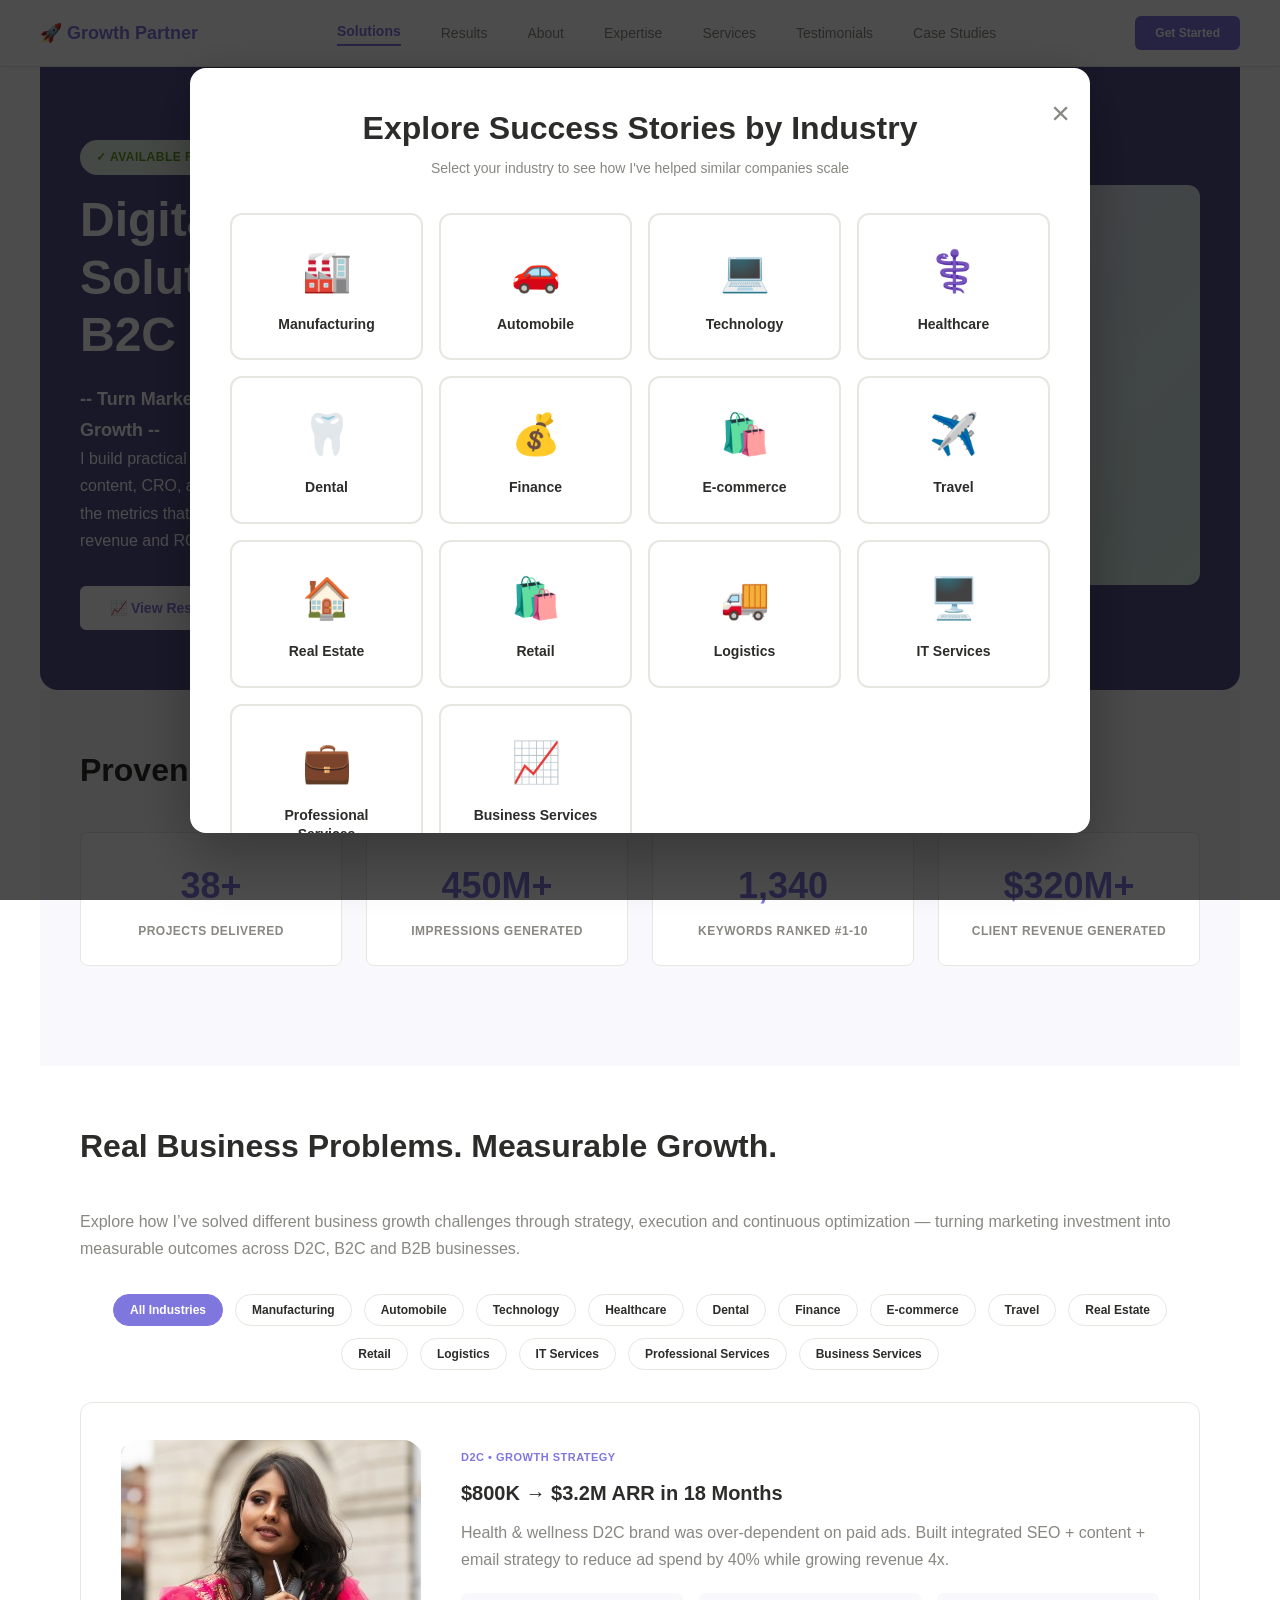
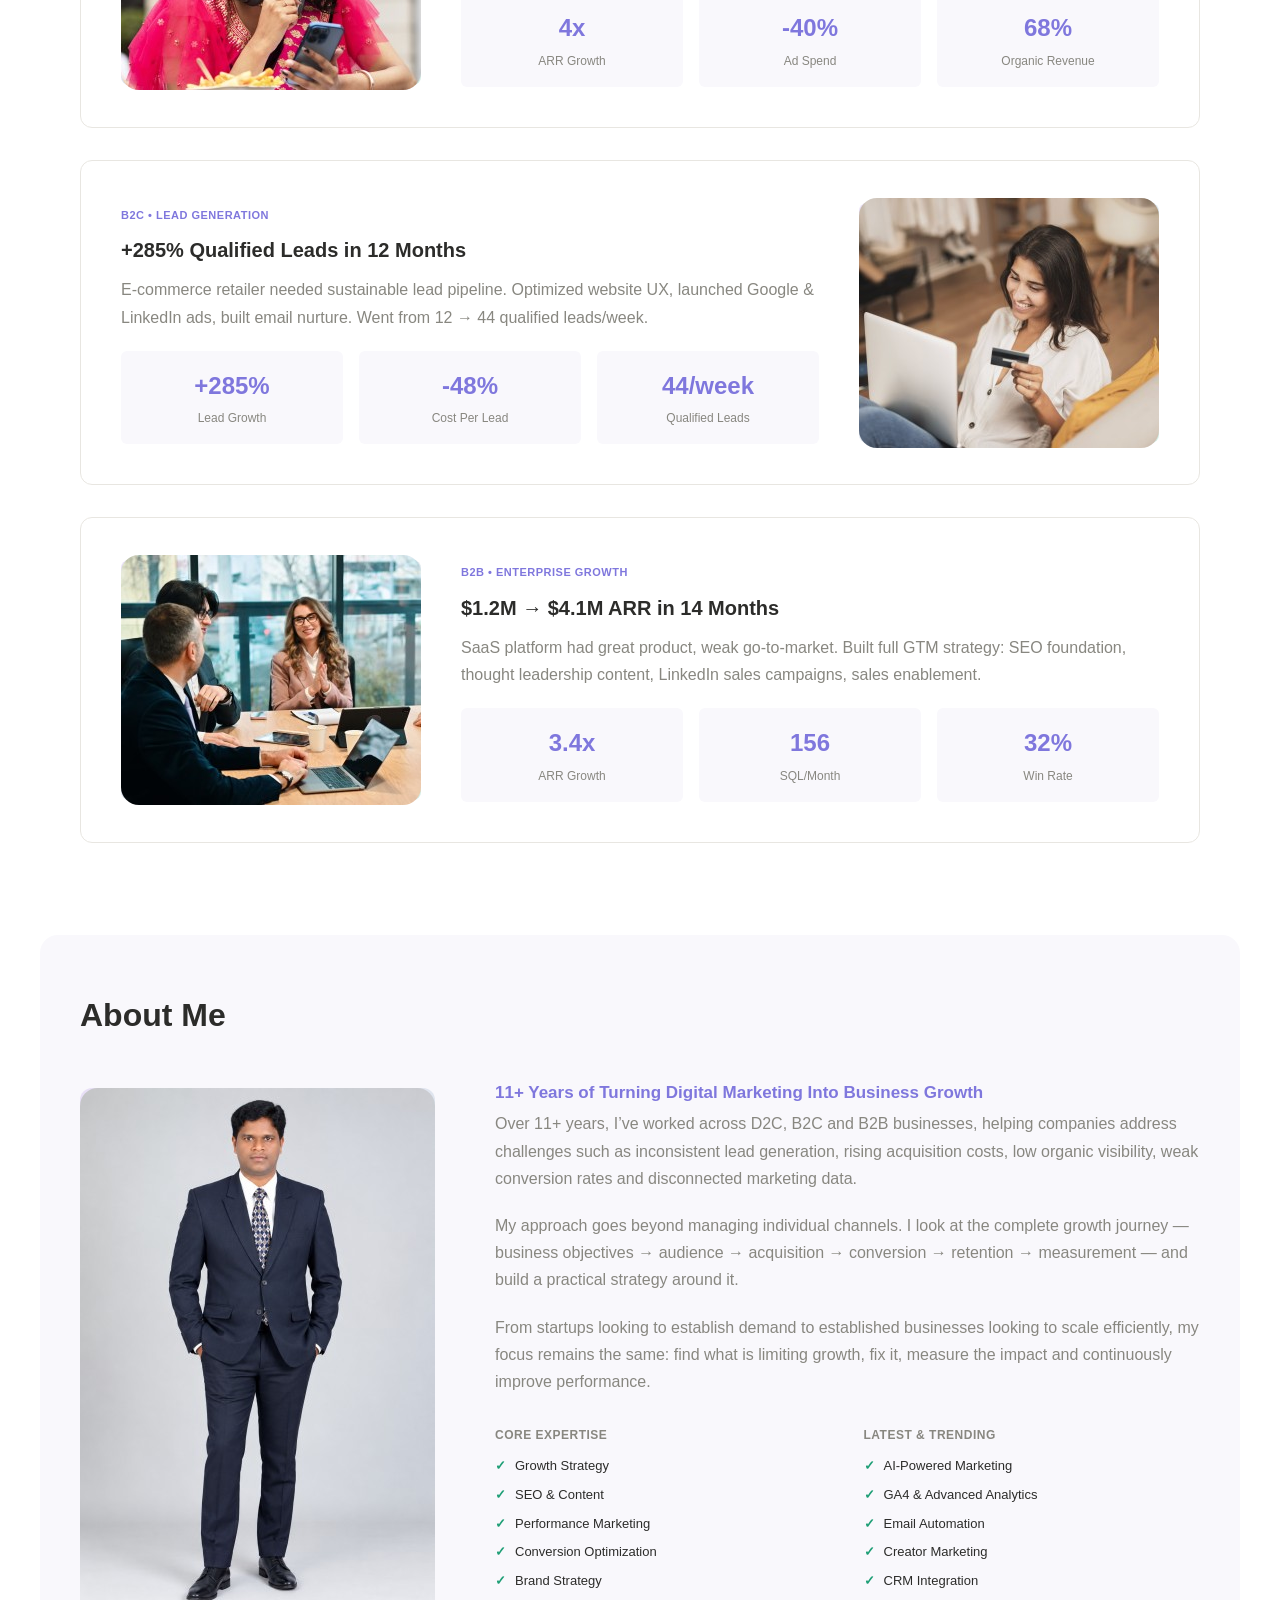
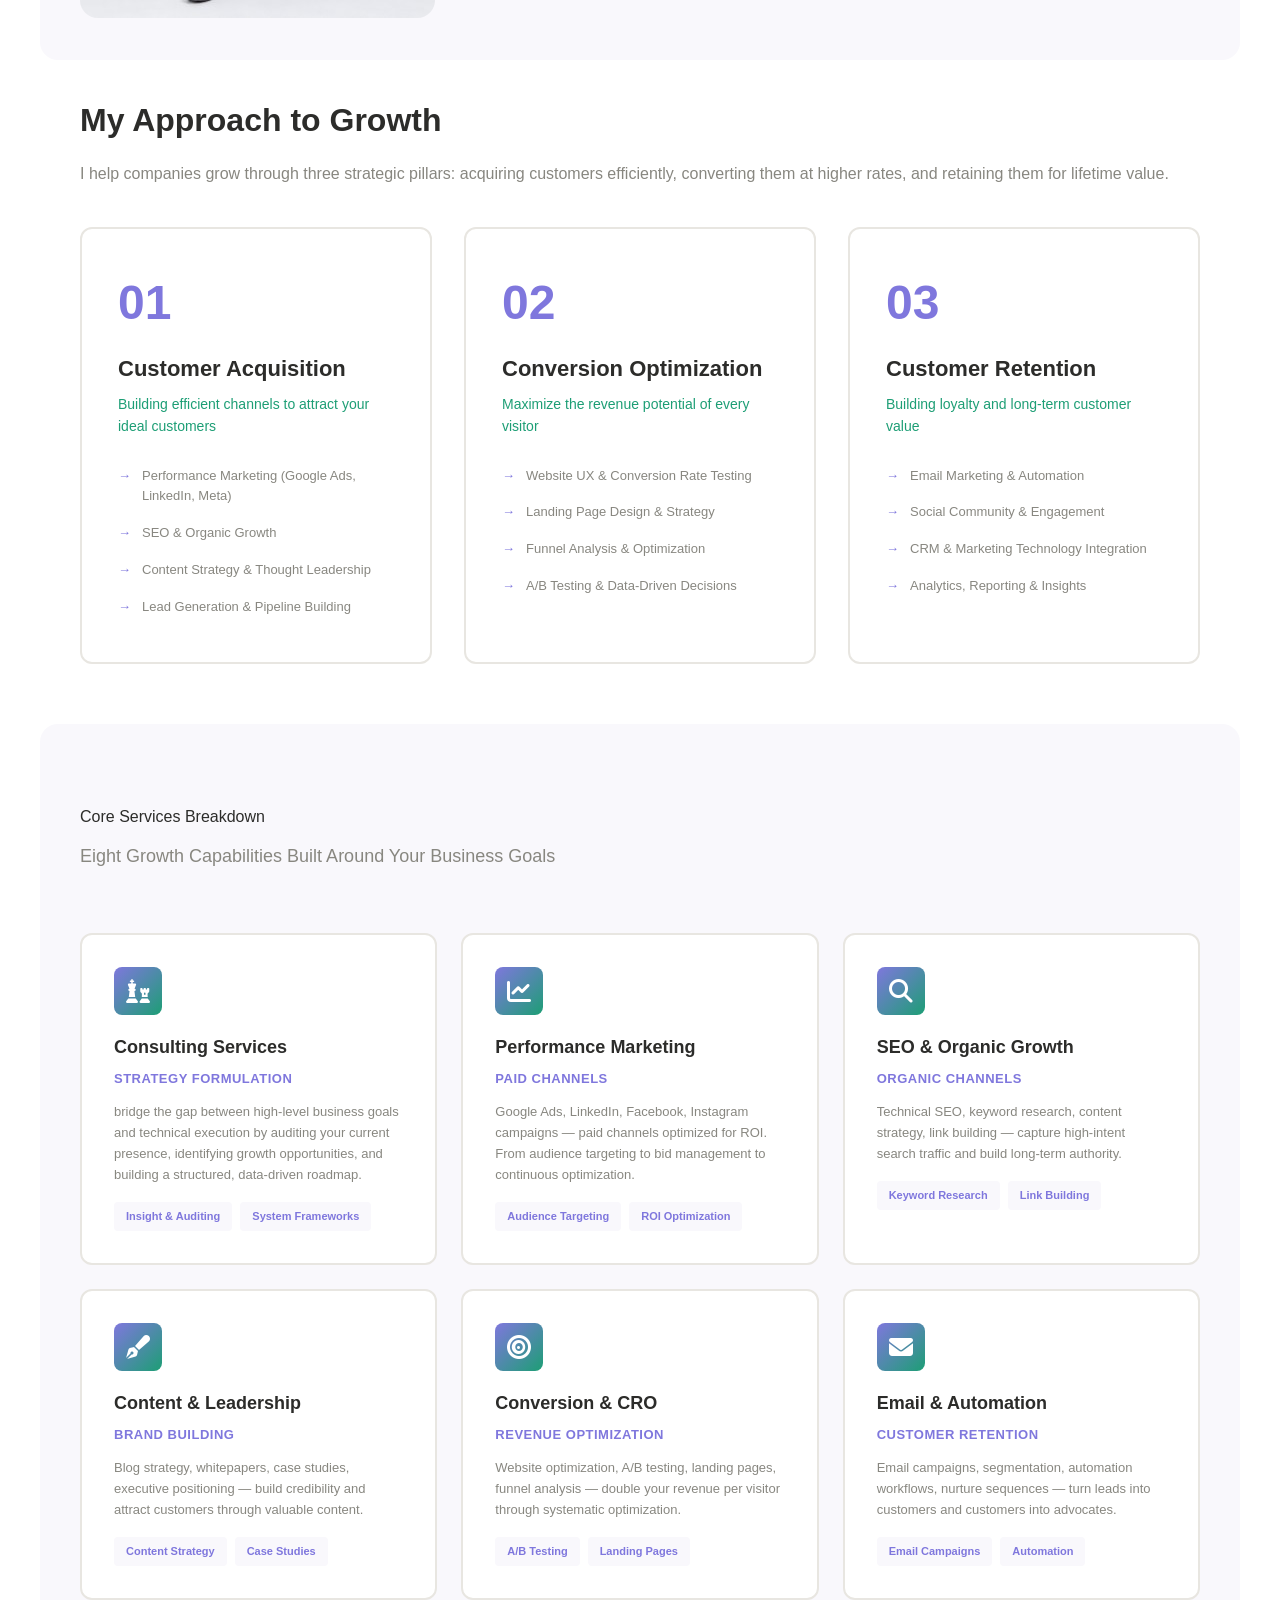
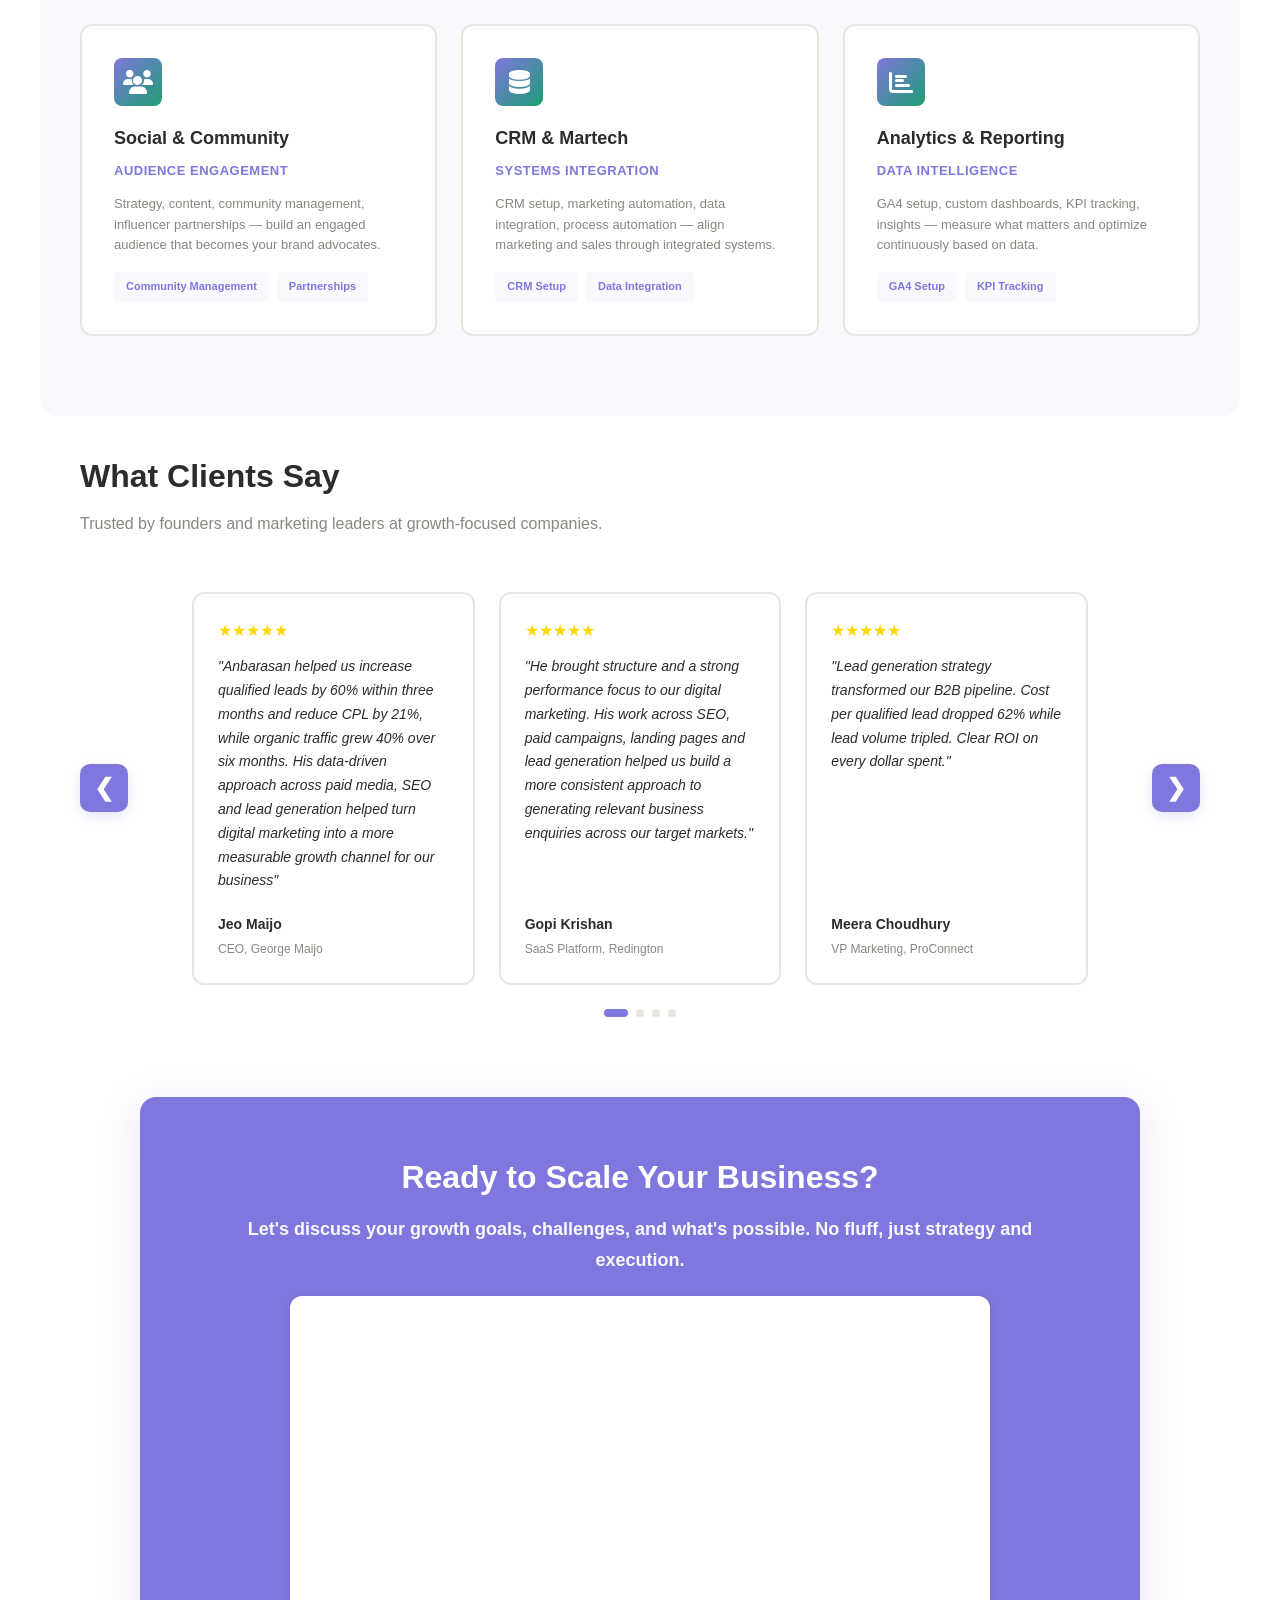
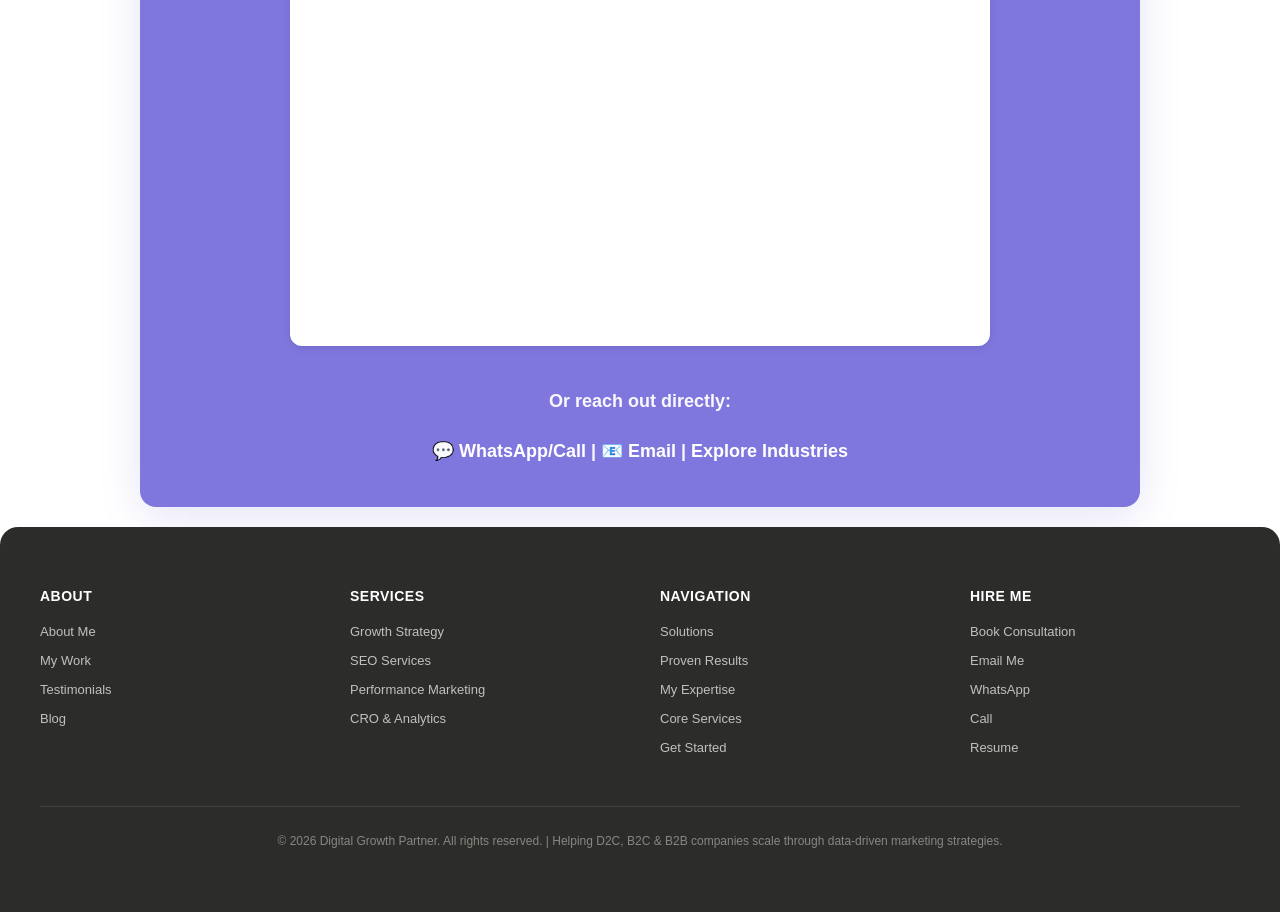
==== commit 1c18e0c8: "first commit" ====
--- a/index.html
+++ b/index.html
@@ -7,88 +7,23 @@
     <title>Digital Marketing Consultant - Growth Strategy for D2C, B2C & B2B</title>
     <link href="https://cdnjs.cloudflare.com/ajax/libs/font-awesome/6.4.0/css/all.min.css" rel="stylesheet">
     <script>
-        // Industry Case Study Data
+        // Industry Selector Popup Data — kept in sync with the Results section
+        // filter buttons and case-studies-data.json's industry values.
         const industryData = {
-            education: {
-                name: 'Education',
-                icon: '🎓',
-                caseStudies: [
-                    { id: 'edtech-platform', name: 'EdTech Platform', title: '$400K → $1.8M ARR in 12 Months', metrics: ['3.5x Growth', '+284% Organic', '2.4x CAC'] },
-                    { id: 'online-courses', name: 'Online Courses Platform', title: '+520% Student Enrollment in 18 Months', metrics: ['+520% Enrollments', '35% Lower CAC', '$2.1M Revenue'] }
-                ]
-            },
-            dental: {
-                name: 'Dental',
-                icon: '🦷',
-                caseStudies: [
-                    { id: 'dental-clinic-chain', name: 'Dental Clinic Chain', title: '+340% New Patient Appointments', metrics: ['+340% Appointments', '42% CAC Reduction', '95% Booking Rate'] },
-                    { id: 'orthodontics', name: 'Orthodontics Practice', title: '$120K → $680K Revenue in 14 Months', metrics: ['5.7x Growth', '+289% Leads', '#1 Local Rankings'] }
-                ]
-            },
-            healthcare: {
-                name: 'Healthcare',
-                icon: '⚕️',
-                caseStudies: [
-                    { id: 'telehealth-platform', name: 'Telehealth Platform', title: '$600K → $3.2M ARR in 15 Months', metrics: ['5.3x Growth', '450K+ Impressions', '3.8K Keywords #1-10'] },
-                    { id: 'wellness-clinic', name: 'Wellness Clinic', title: '+425% Patient Bookings in 12 Months', metrics: ['+425% Bookings', '-55% CAC', '89% Retention'] }
-                ]
-            },
-            ecommerce: {
-                name: 'E-Commerce',
-                icon: '🛒',
-                caseStudies: [
-                    { id: 'd2c-wellness', name: 'D2C Wellness Brand', title: '$800K → $3.2M ARR in 18 Months', metrics: ['4x Growth', '-40% Ad Spend', '68% Organic Revenue'] },
-                    { id: 'fashion-retail', name: 'Fashion Retailer', title: '+265% Organic Revenue in 9 Months', metrics: ['+265% Organic', 'AED 180K Revenue', '87 Keywords #1-10'] }
-                ]
-            },
-            saas: {
-                name: 'SaaS',
-                icon: '💻',
-                caseStudies: [
-                    { id: 'saas-platform', name: 'SaaS Growth Platform', title: '$1.2M → $4.1M ARR in 14 Months', metrics: ['3.4x Growth', '156 SQL/Month', '32% Win Rate'] },
-                    { id: 'analytics-platform', name: 'Analytics Platform', title: '$500K → $2.1M ARR in 14 Months', metrics: ['3.2x Growth', '-38% CAC', '320% Revenue Growth'] }
-                ]
-            },
-            b2b: {
-                name: 'B2B Services',
-                icon: '📊',
-                caseStudies: [
-                    { id: 'enterprise-software', name: 'Enterprise Software', title: '+285% Qualified Leads in 12 Months', metrics: ['+285% Leads', '-52% CPL', '47 Leads/Week'] },
-                    { id: 'consulting-firm', name: 'Consulting Firm', title: '+380% Organic Leads in 8 Months', metrics: ['+380% Leads', '340 Keywords #1-10', '$1.2M Pipeline'] }
-                ]
-            },
-            hospitality: {
-                name: 'Hospitality',
-                icon: '🏨',
-                caseStudies: [
-                    { id: 'hotel-chain', name: 'Hotel Chain', title: '+285% Bookings in 10 Months', metrics: ['+285% Bookings', '42% Higher ADR', '$4.2M Revenue'] },
-                    { id: 'restaurant-group', name: 'Restaurant Group', title: '+520% Table Reservations', metrics: ['+520% Reservations', '3.2x Revenue Growth', '89% Fill Rate'] }
-                ]
-            },
-            realestate: {
-                name: 'Real Estate',
-                icon: '🏠',
-                caseStudies: [
-                    { id: 'property-dev', name: 'Property Developer', title: '+425% Qualified Leads in 12 Months', metrics: ['+425% Leads', '$8.5M Sales Pipeline', '68% Conversion'] },
-                    { id: 'realestate-agency', name: 'Real Estate Agency', title: '$200K → $1.2M Revenue in 18 Months', metrics: ['6x Growth', '+340% Leads', '#1 Local Market'] }
-                ]
-            },
-            fitness: {
-                name: 'Fitness & Wellness',
-                icon: '💪',
-                caseStudies: [
-                    { id: 'gym-chain', name: 'Gym Chain', title: '+380% Memberships in 14 Months', metrics: ['+380% Memberships', '45% Lower CAC', '2,400 Members'] },
-                    { id: 'wellness-app', name: 'Wellness App', title: '50K → 350K Downloads in 12 Months', metrics: ['7x Growth', '+285% Active Users', '$1.8M Revenue'] }
-                ]
-            },
-            legal: {
-                name: 'Legal Services',
-                icon: '⚖️',
-                caseStudies: [
-                    { id: 'law-firm', name: 'Law Firm', title: '+340% Qualified Cases in 12 Months', metrics: ['+340% Cases', '-65% CAC', '$2.1M Revenue Growth'] },
-                    { id: 'legal-tech', name: 'Legal Tech Platform', title: '$300K → $1.5M ARR in 15 Months', metrics: ['5x Growth', '340 Keywords #1-10', '4.2K Monthly Leads'] }
-                ]
-            }
+            manufacturing: { name: 'Manufacturing', icon: '🏭' },
+            automobile: { name: 'Automobile', icon: '🚗' },
+            technology: { name: 'Technology', icon: '💻' },
+            healthcare: { name: 'Healthcare', icon: '⚕️' },
+            dental: { name: 'Dental', icon: '🦷' },
+            finance: { name: 'Finance', icon: '💰' },
+            ecommerce: { name: 'E-commerce', icon: '🛍️' },
+            travel: { name: 'Travel', icon: '✈️' },
+            realestate: { name: 'Real Estate', icon: '🏠' },
+            retail: { name: 'Retail', icon: '🛍️' },
+            logistics: { name: 'Logistics', icon: '🚚' },
+            itservices: { name: 'IT Services', icon: '🖥️' },
+            professionalservices: { name: 'Professional Services', icon: '💼' },
+            businessservices: { name: 'Business Services', icon: '📈' }
         };
     </script>
     <style>
@@ -3550,19 +3485,9 @@
 // Reuses the same filterCaseStudies()/carousel the Results section buttons use,
 // instead of writing placeholder content into the shared #filteredCaseStudies element.
 function showCaseStudiesForIndustry(industryKey) {
-    const categoryMap = {
-        education: 'Education',
-        dental: 'Dental',
-        healthcare: 'Healthcare',
-        ecommerce: 'E-commerce',
-        saas: 'SaaS',
-        b2b: 'Business Services',
-        hospitality: 'Hospitality',
-        realestate: 'Real Estate',
-        fitness: 'Fitness',
-        legal: 'Legal'
-    };
-    const category = categoryMap[industryKey] || (industryData[industryKey] && industryData[industryKey].name) || industryKey;
+    const industry = industryData[industryKey];
+    if (!industry) return;
+    const category = industry.name;
 
     const matchingBtn = Array.from(document.querySelectorAll('.filter-btn')).find(btn =>
         btn.textContent.trim().toLowerCase() === category.toLowerCase()
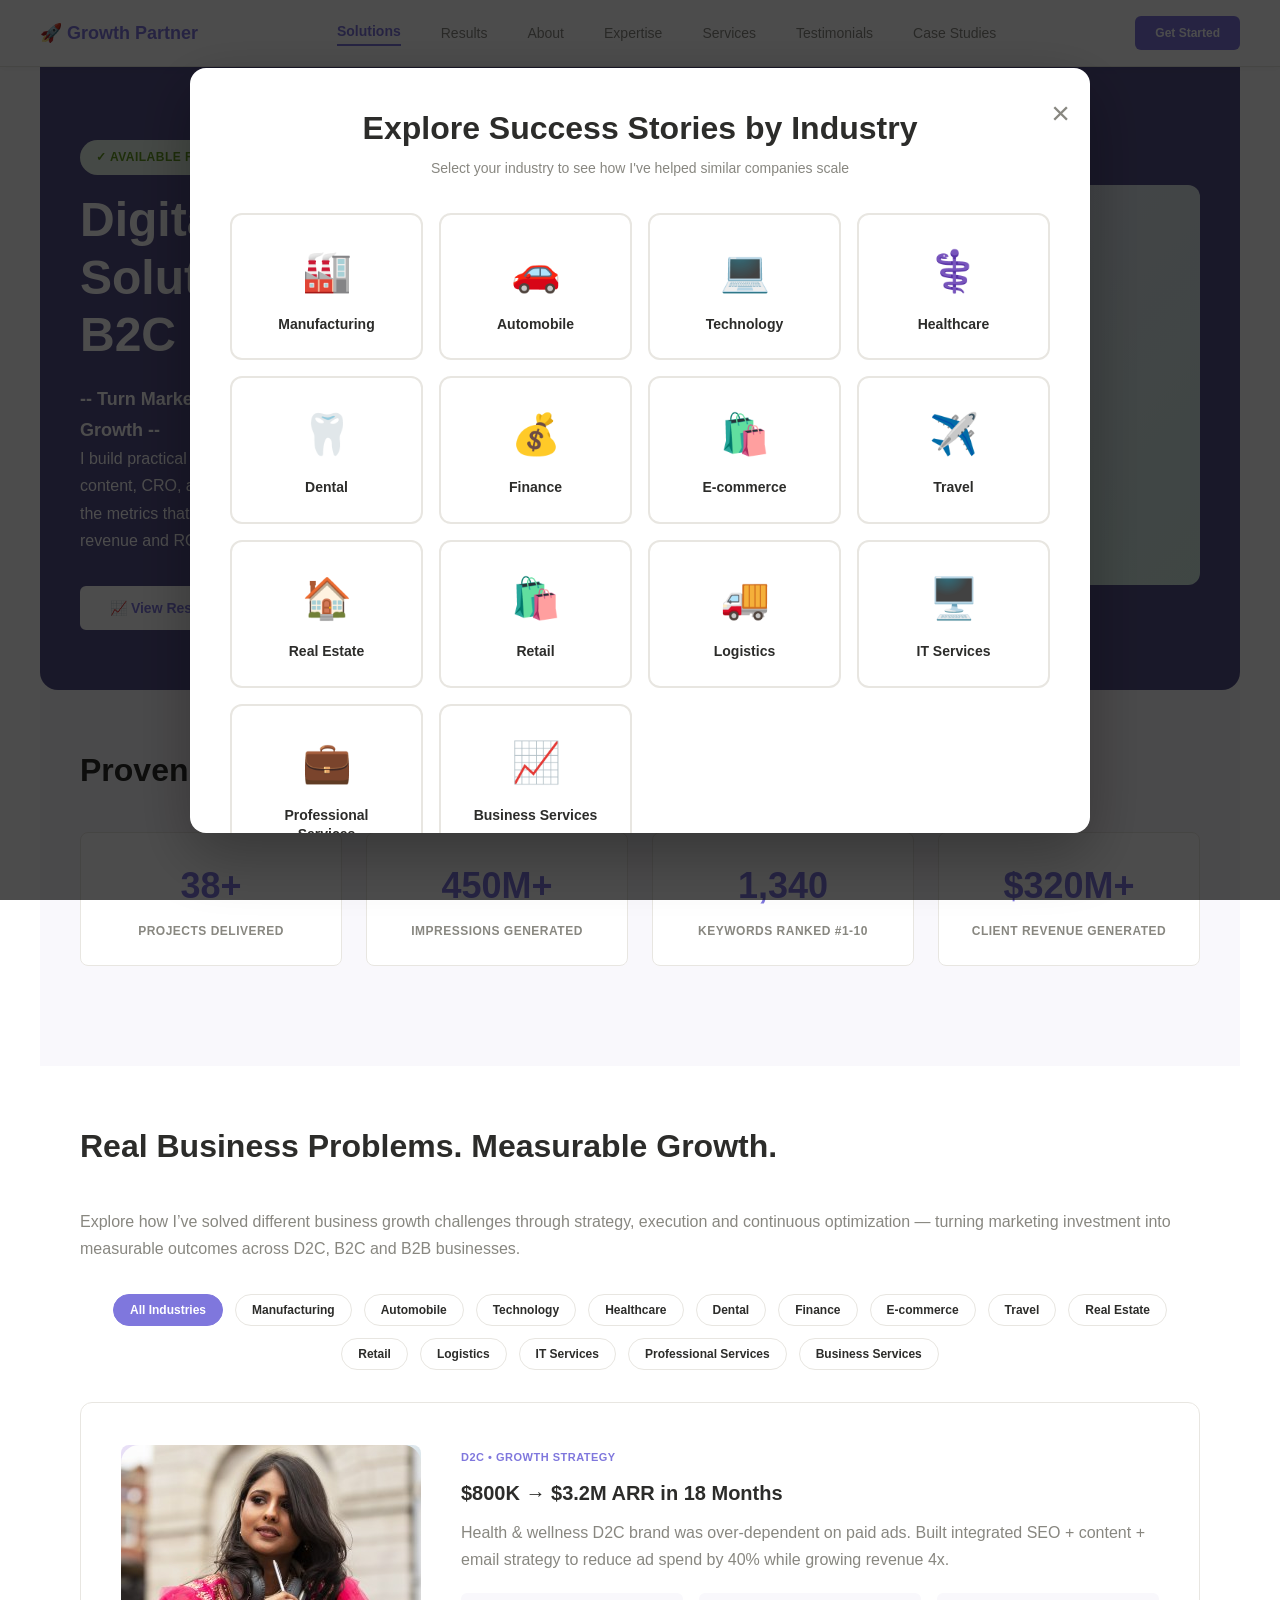
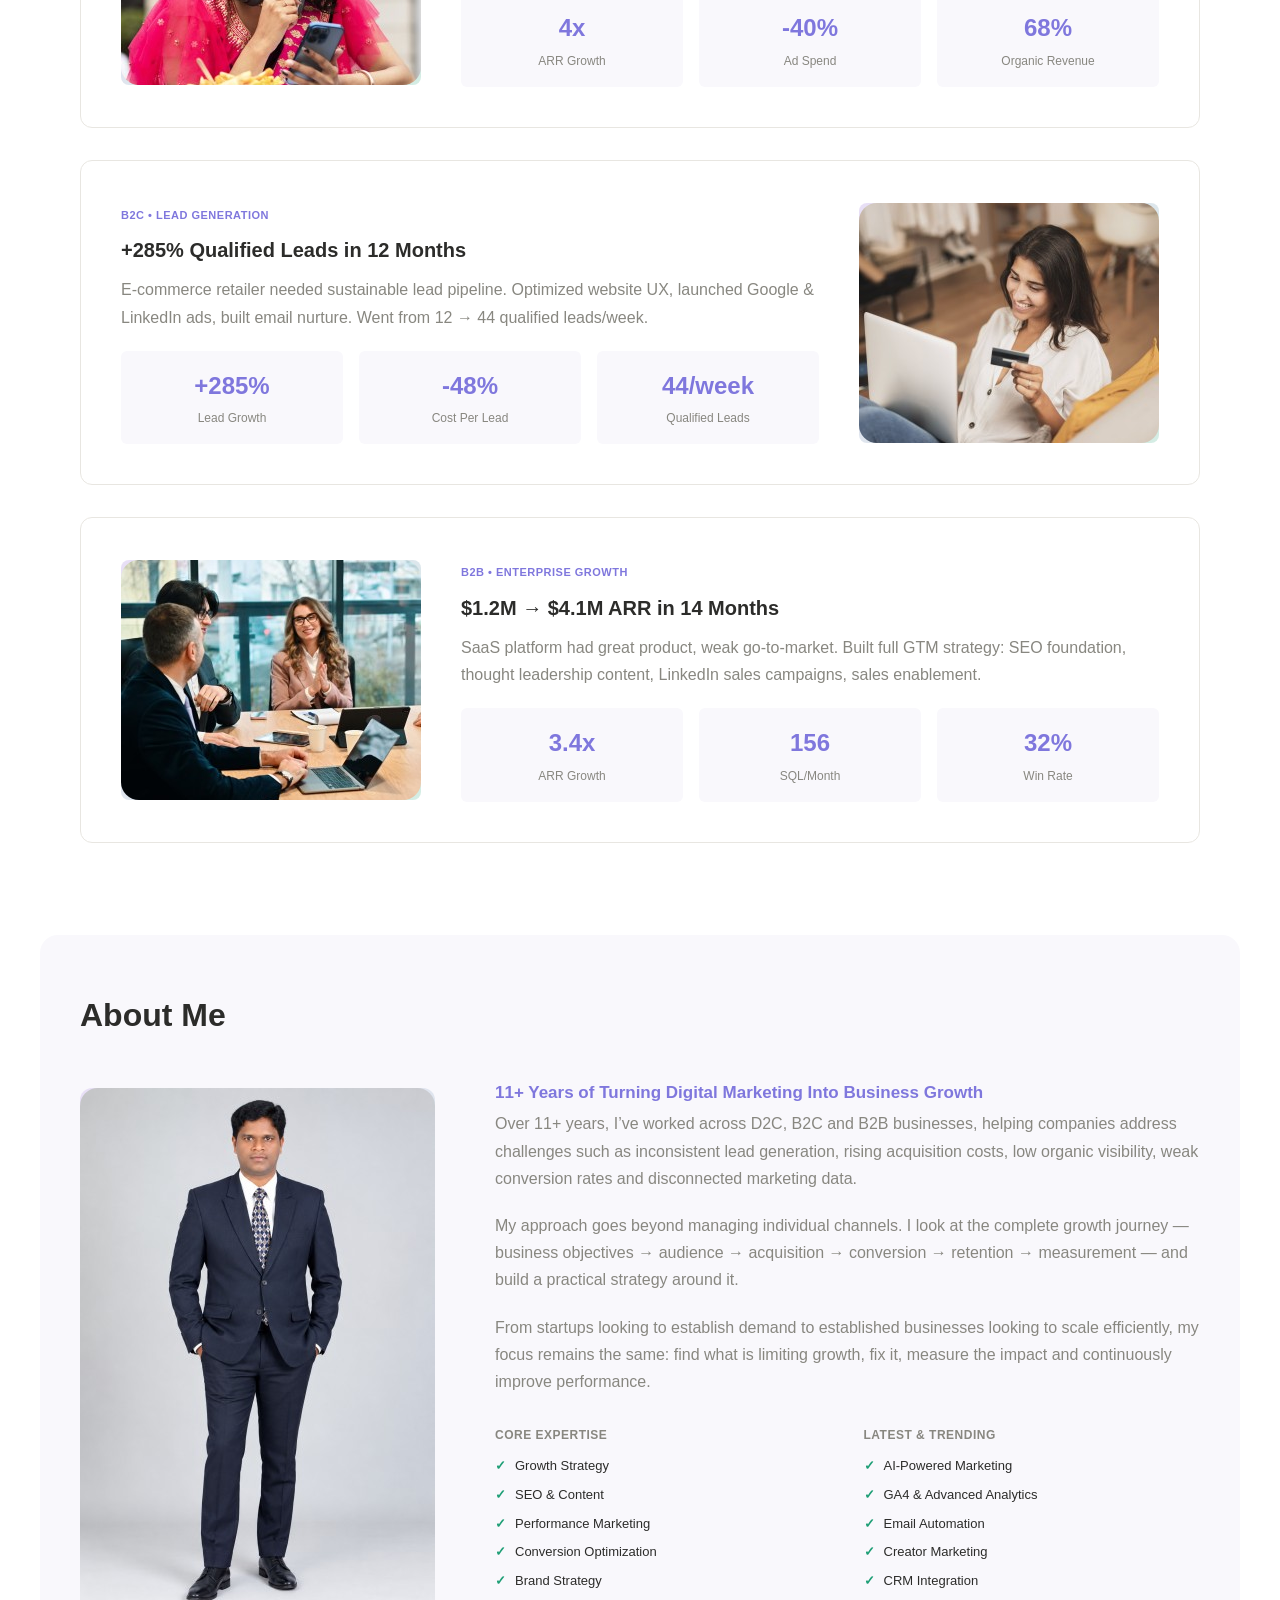
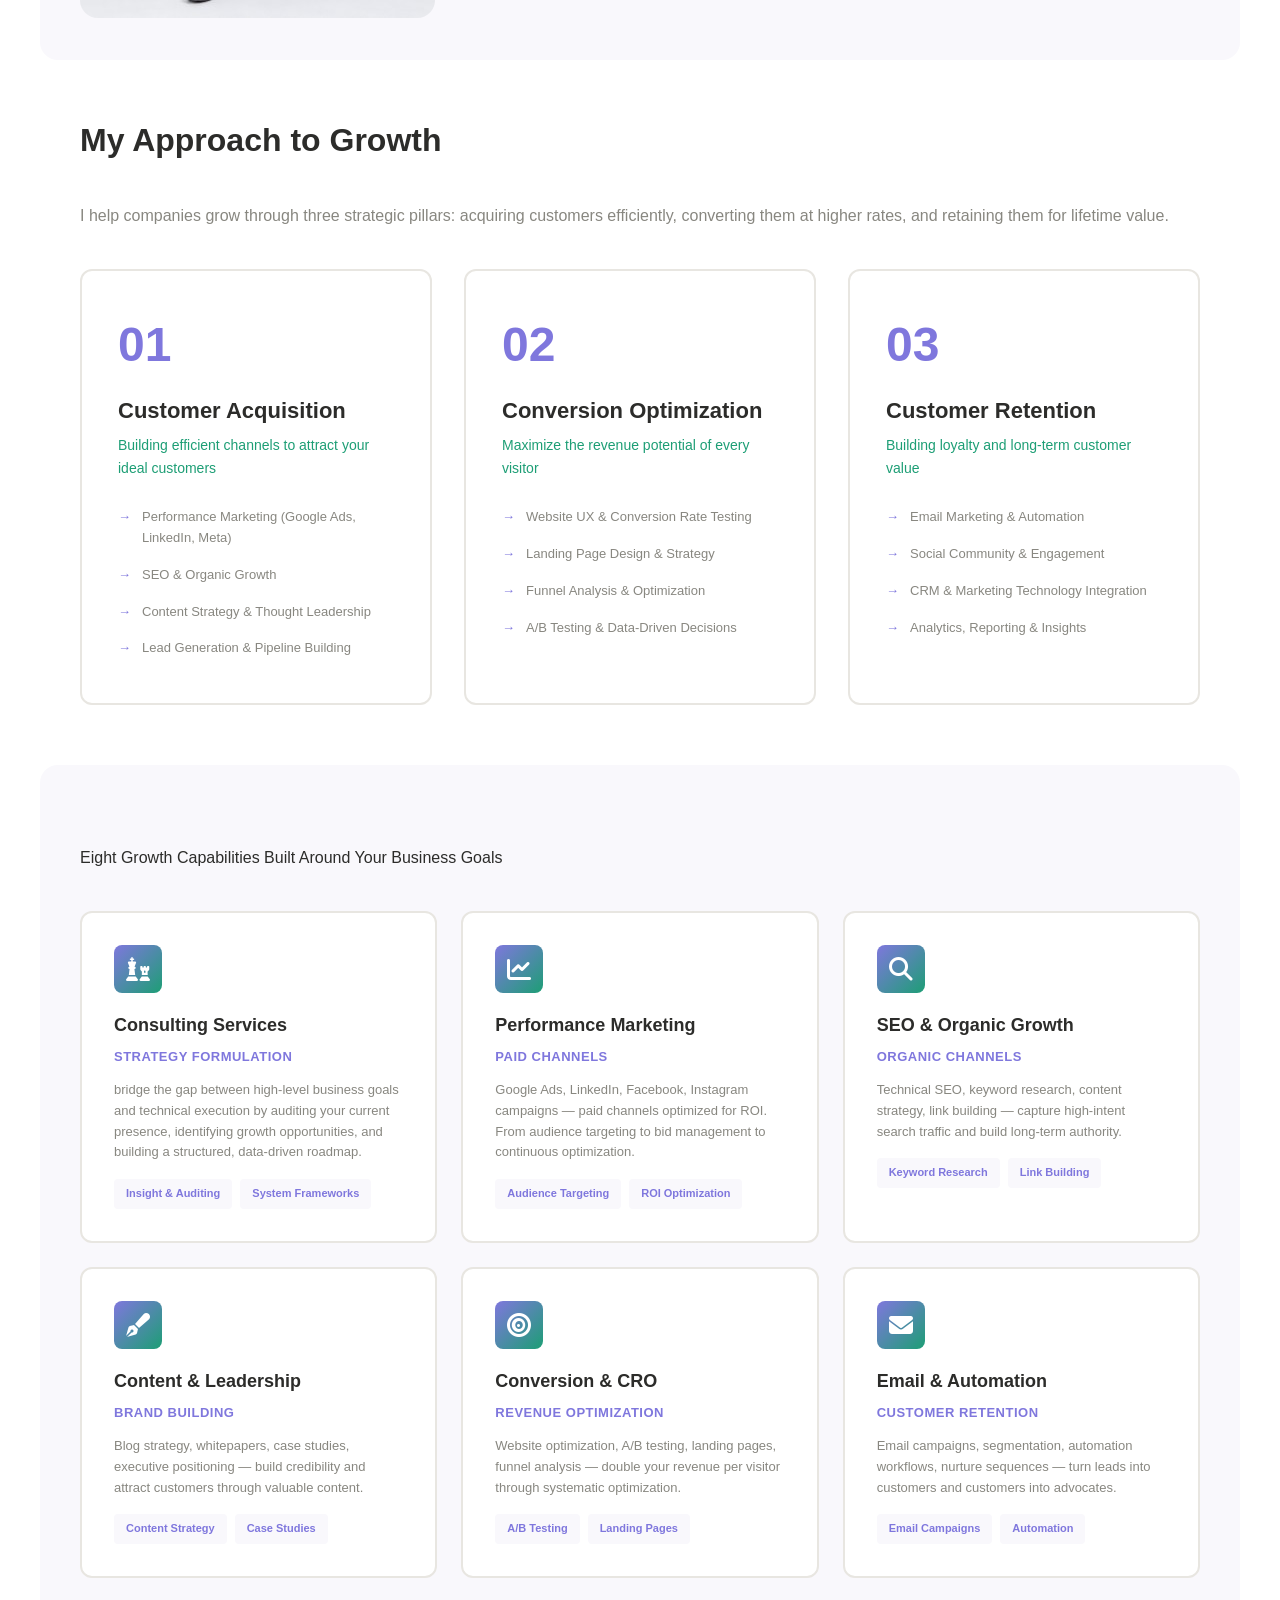
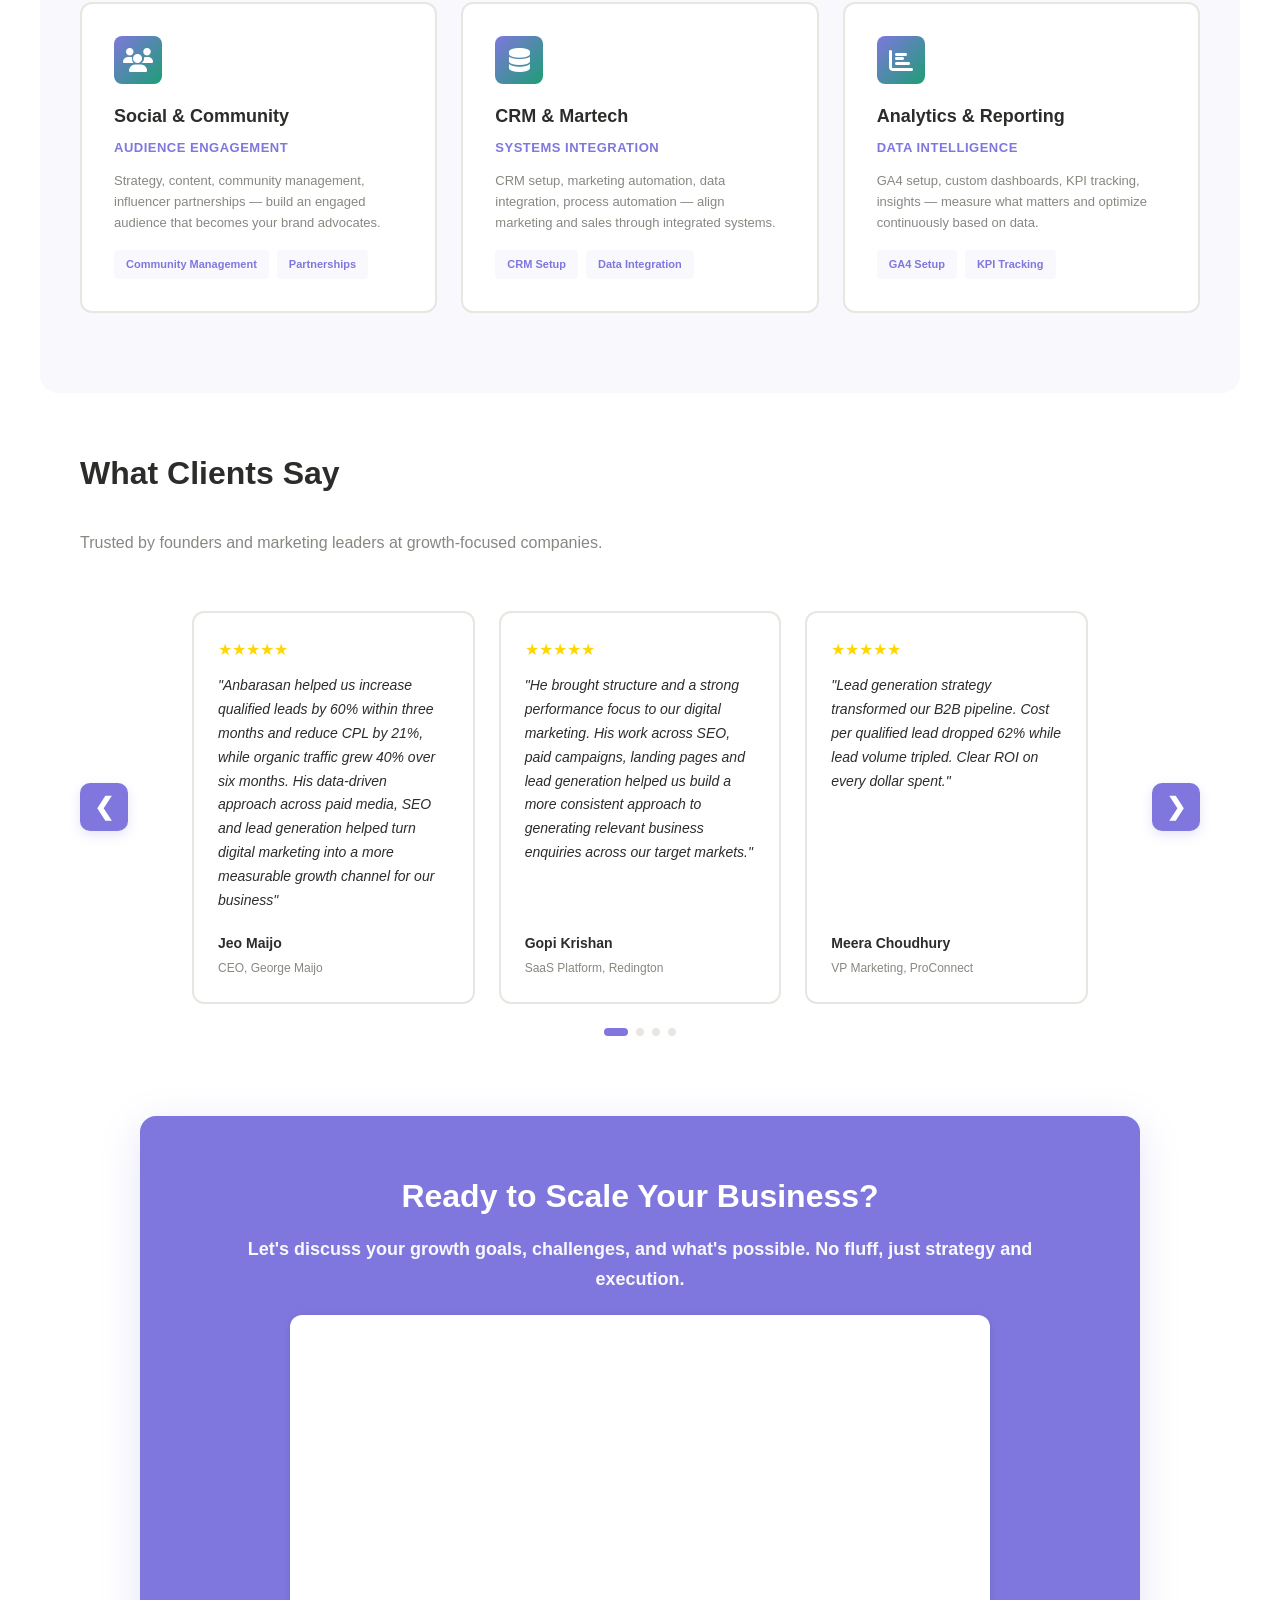
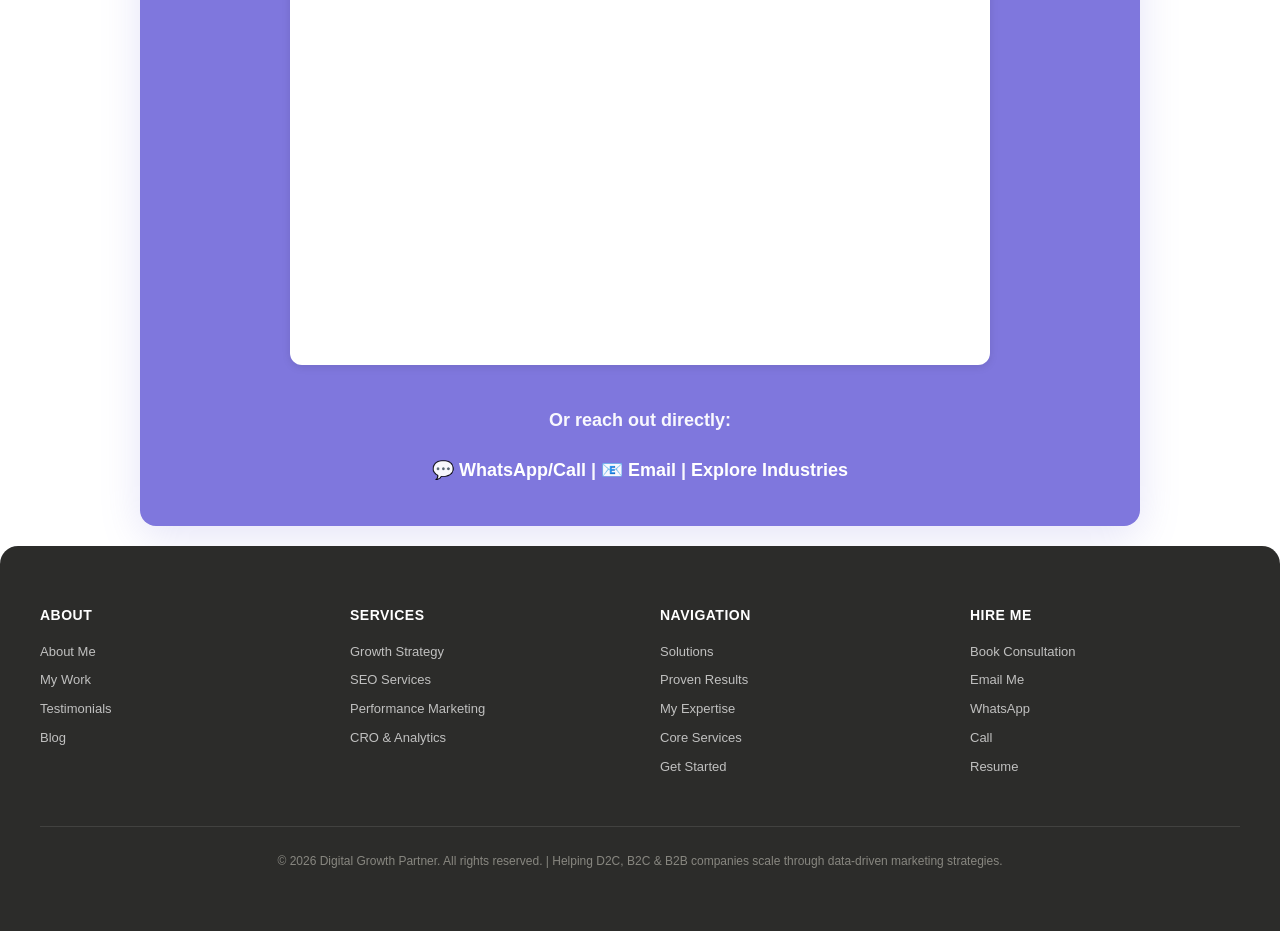
==== commit 2c012411: "V1 17_9_26 V1 17_9_26" ====
--- a/index.html
+++ b/index.html
@@ -386,6 +386,7 @@
             border: 1px solid var(--border);
             margin-bottom: 32px;
             transition: all 0.3s;
+            min-width: 0;
         }
 
         .case-study:hover {
@@ -395,6 +396,10 @@
 
         .case-study.reverse {
             grid-template-columns: 1fr 300px;
+        }
+
+        .case-study > * {
+            min-width: 0;
         }
 
         .case-study-image {
@@ -407,6 +412,13 @@
             justify-content: center;
             font-size: 13px;
             color: var(--text-secondary);
+            overflow: hidden;
+        }
+
+        .case-study-image img {
+            width: 100%;
+            height: 100%;
+            object-fit: cover;
         }
 
         .case-study-content h3 {
@@ -2436,7 +2448,7 @@
 
 <!-- EXPERTISE AREAS -->
 <section id="expertise">
-    <h2 style="line-height: 0;">My Approach to Growth</h2>
+    <h2>My Approach to Growth</h2>
     <p>I help companies grow through three strategic pillars: acquiring customers efficiently, converting them at higher rates, and retaining them for lifetime value.</p>
     
     <div class="expertise-grid">
@@ -2483,7 +2495,7 @@
 
 <!-- CORE SERVICES BREAKDOWN -->
 <section id="services" class="services-breakdown alt" style="border-radius: 18px;>
-    <h2 style="line-height: 0;">Core Services Breakdown</h2>
+    <h2>Core Services Breakdown</h2>
     <p class="services-subtitle" style="font-size: 18px; line-height: 3;">Eight Growth Capabilities Built Around Your Business Goals</p>
     
     <div class="services-grid-new">
@@ -2636,7 +2648,7 @@
 
 <!-- CLIENT TESTIMONIALS -->
 <section id="testimonials">
-    <h2 style="line-height: 0;">What Clients Say</h2>
+    <h2>What Clients Say</h2>
     <p style="line-height: 1;">Trusted by founders and marketing leaders at growth-focused companies.</p>
     
     <div class="testimonials-carousel-wrapper">
